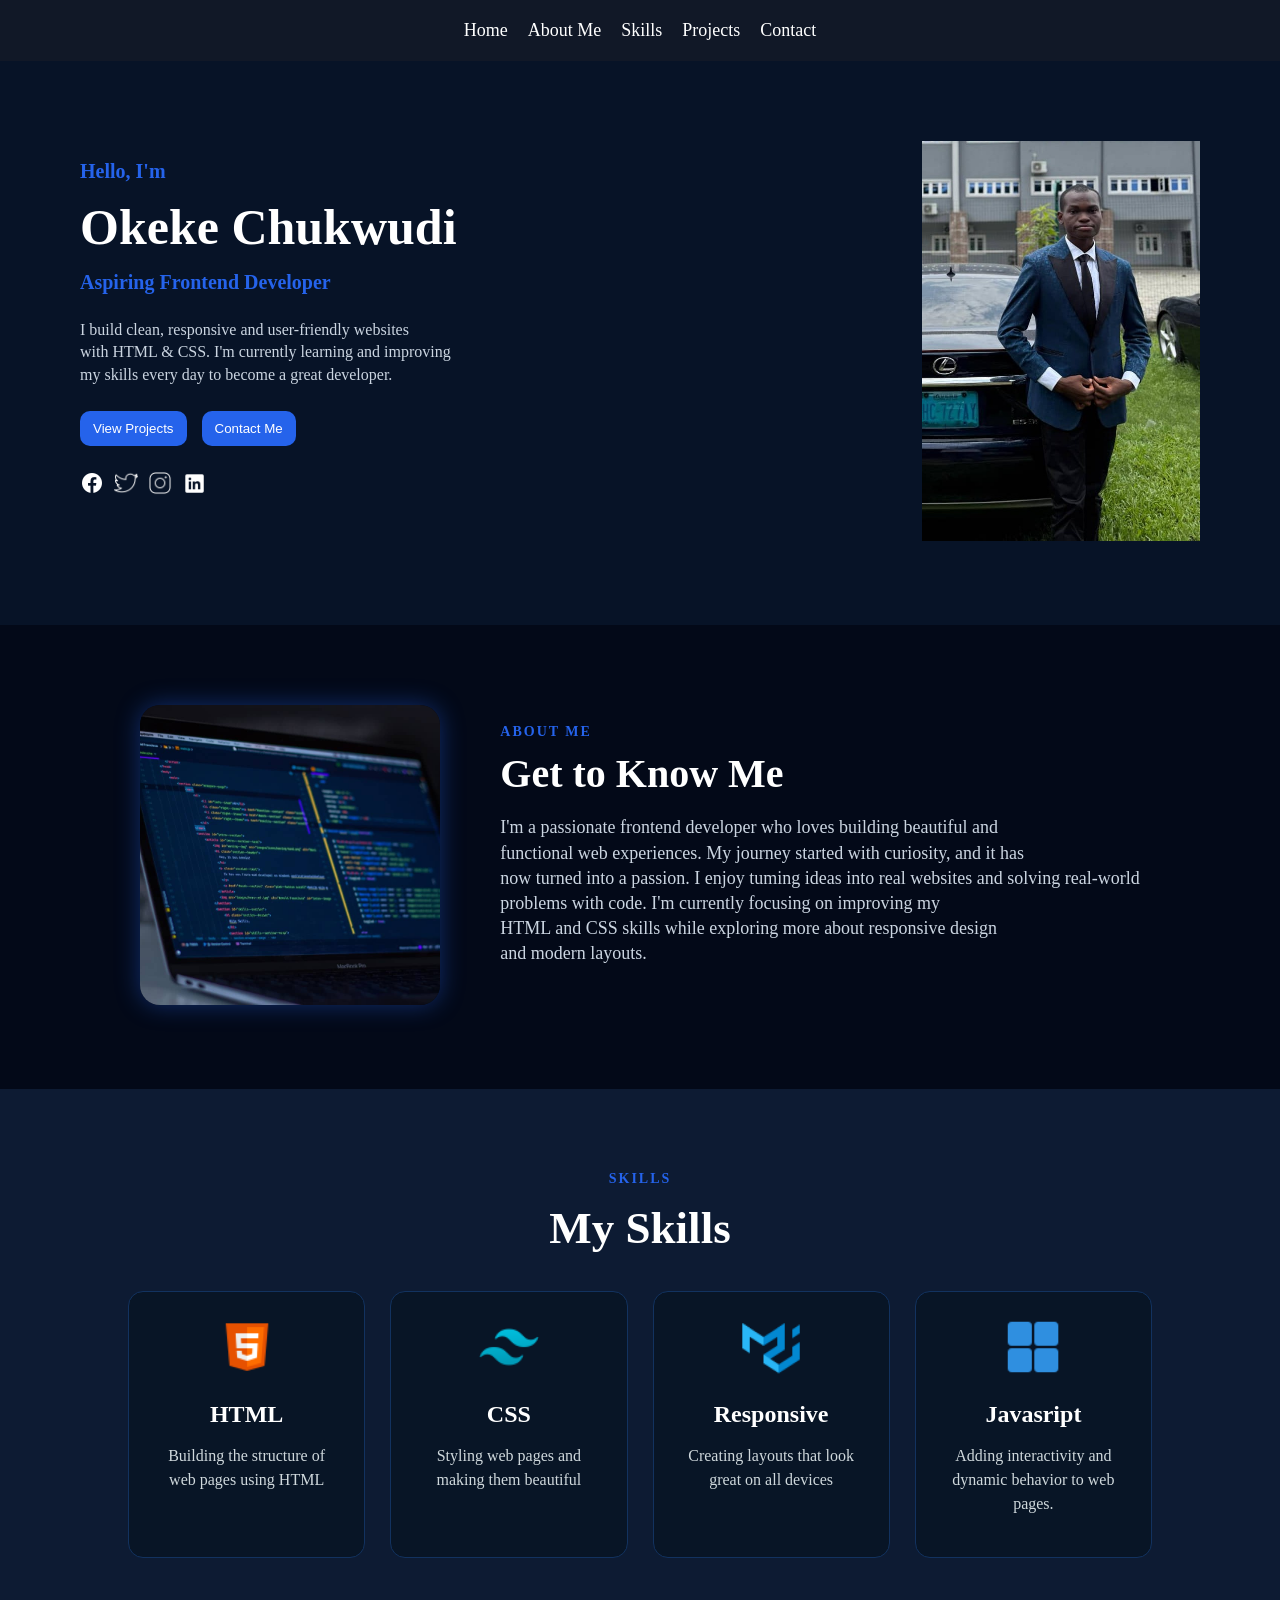
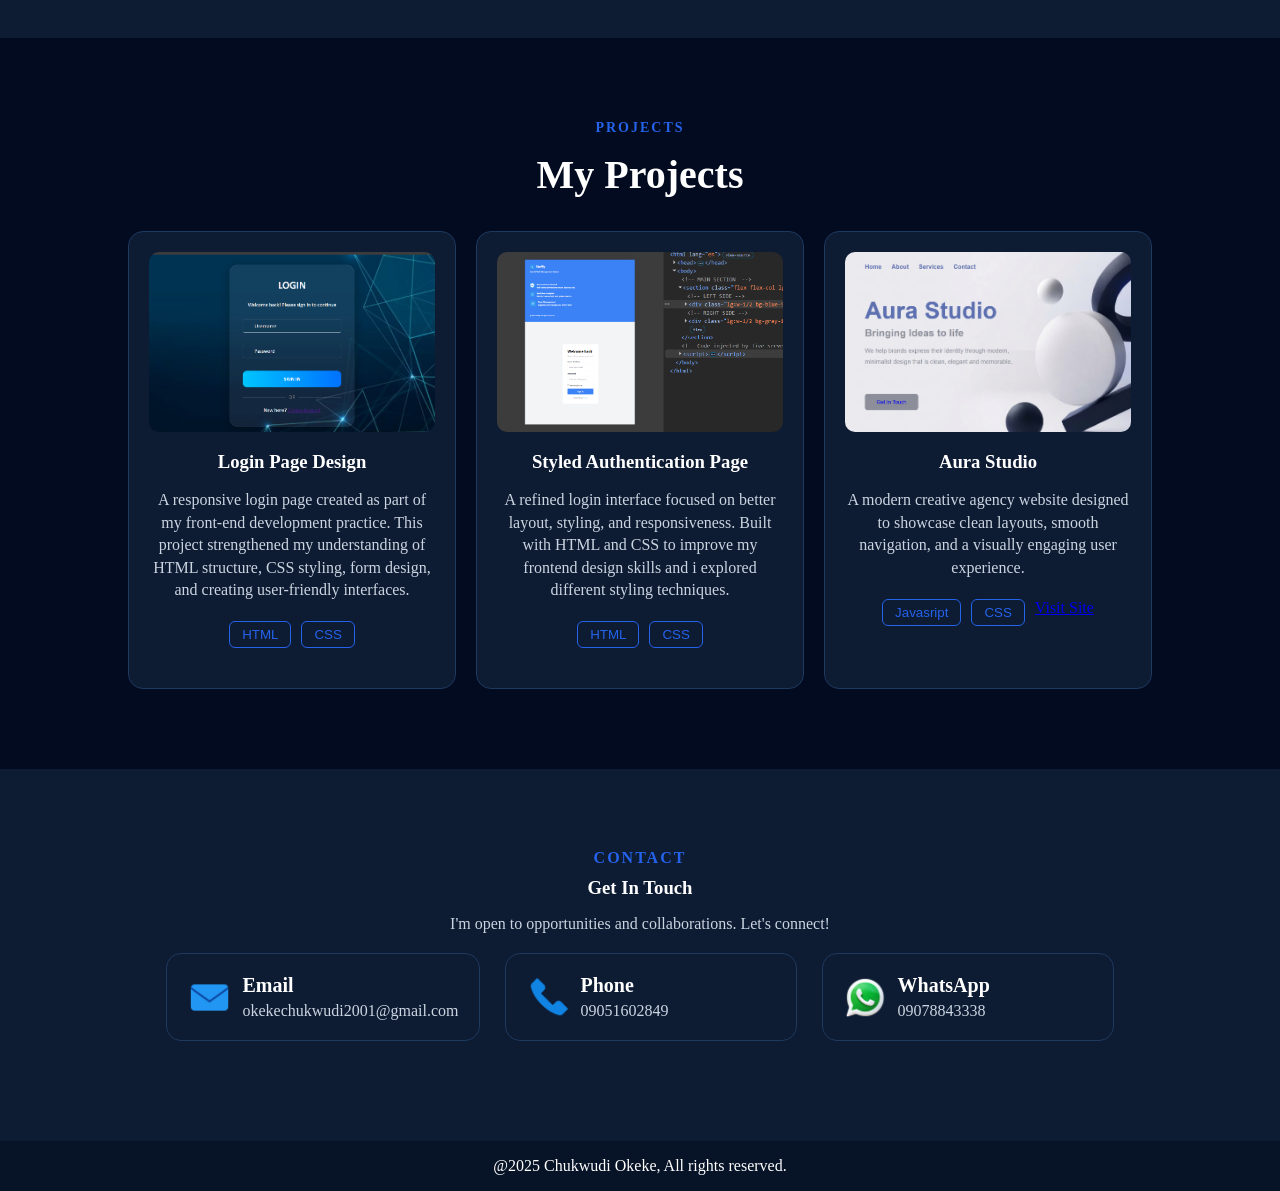
==== index.html @ 21d1e5a6 "Updated Aura Studio" ====
<!DOCTYPE html>
<html lang="en">
<head>
    <meta charset="UTF-8">
    <meta name="viewport" content="width=device-width, initial-scale=1.0">
    <title>Document</title>
    <link rel="stylesheet" href="portfolio.css">
</head>
<body>
    <!-- NAVIGATION BAR -->

    <nav class="navbar">
        <div class="nav-con">
            <a href="#home">Home</a>
            <a href="#About">About Me</a>
            <a href="#Skills">Skills</a>
            <a href="#Projects">Projects</a>
            <a href="#Contact">Contact</a> 
        </div>

        <div class="ham">
             <!-- <img src="image/icons8-hamburger-menu-50.png" alt=""> -->
        </div>
    </nav>

    <!-- BEGINNING OF HERO SECTION 1 -->

    <section id="home" class="home1">

        <div class="homecont">
            
            <span class="greeting">Hello, I'm</span>
            <h1>Okeke Chukwudi</h1>
            <span class="prof">Aspiring Frontend Developer</span>

            <p> I build clean, responsive and user-friendly websites <br>with HTML & CSS. I'm currently learning and improving <br>my skills every day to become a great developer. </p>

             <div class="btn-box">
                <a href="#Projects">
                 <button>View Projects</button>
                 </a>
                 <a href="#Contact">
                 <button>Contact Me</button>
                 </a>
             </div>

             <div class="img1">
                 <a href="https://facebook.com/Chukwudi Okeke" target="_blank"><img src="image/icons8-facebook-logo-24.png" alt=""></a>
                 <a href="https://twitter.com/onlyonekudi" target="_blank"><img src="image/icons8-twitter-bird-50.png" alt="" width="24px" height="23px"></a>
                 <a href="https://instagram.com/okeke_chukwudi_" target="_blank"><img src="image/icons8-instagram-logo-50.png" alt="" width="24px"></a>
                 <a href="https://linkedin.com/in/Chukwudi Okeke" target="_blank"><img src="image/icons8-linkedin-logo-30.png" alt="" height="25px"></a>
             </div>

        </div>

             <div>
                 <img src="image/WhatsApp Image 2025-06-19 at 21.11.37_a8e4a767.jpg" alt="" height="400px">
             </div>

    </section>

    <!-- END OF HERO SECTION 1 -->

    <!-- BEGINNING OF HERO SECTION 2 -->

    <section id="About" class="AboutMe">
        <div>
            <img src="image/WhatsApp Image 2026-06-18 at 12.57.13.jpeg" alt="">
        </div>

        <div class="abt">
            <span>ABOUT ME</span>
            <h1>Get to Know Me</h1>

            <p>I'm a passionate frontend developer who loves building beautiful and <br>functional web experiences. My journey started with curiosity, and it has <br> now turned into a passion. I enjoy tuming ideas into real websites and solving real-world <br> problems with code. I'm currently focusing on improving my <br>HTML and CSS skills while exploring more about responsive design <br>and modern layouts.</p>
            <!-- <button>Read More</button> -->
        </div>
        
    </section>

    <!-- END OF HERO SECTION 2 -->

    <!-- BEGINNING OF HERO SECTION 3 -->

    <section id="Skills" class="MySkills">

            <span>SKILLS</span>
            <h1>My Skills</h1>
        
        <div class="ski">

            <div class="ski1">
                <img src="image/icons8-html-5-48.png" alt="">
                <h2>HTML</h2>
                <p>Building the structure of web pages using HTML</p>
            </div>

            <div class="ski1">
                <img src="image/icons8-tailwind-css-48.png" alt="">
                <h2>CSS</h2>
                <p>Styling web pages and making them beautiful</p>
            </div>

            <div class="ski1">
                <img src="image/icons8-material-ui-48.png" alt="">
                <h2>Responsive</h2>
                <p>Creating layouts that look great on all devices</p>
            </div>

            <div class="ski1">
                <img src="image/icons8-health-data-50.png" alt="">
                <h2>Javasript</h2>
                <p>Adding interactivity and dynamic behavior to web pages.</p>
            </div>

        </div>


    </section>

    <!-- END OF HERO SECTION 3 -->

    <!-- BEGINNING OF HERO SECTION 4 -->

    <section id="Projects" class="Projects">

        <div class="pro">
            <span>PROJECTS</span>
            <h2>My Projects</h2>
        </div>    

            <!-- PROJECTS 1 -->

        <div class="pro1">

            <div class="pag">
                <img src="image/Screenshot 2026-06-13 100001.png" alt="">
                <h3>Login Page Design</h3>
                <p>A responsive login page created as part of my front-end development practice. This project strengthened my understanding of HTML structure, CSS styling, form design, and creating user-friendly interfaces. </p>
                
                <div class="ml">
                    <button>HTML</button>
                    <button>CSS</button>
                </div>

                <!-- <div class="View">
                    <span>View Project</span>
                    <img src="image/icons8-right-arrow-24 (1).png" alt="">
                </div> -->

            </div>
            
            <!-- PROJECTS TWO -->

                <div class="pag">
                    <img src="image/Screenshot 2026-06-13 101907.png" alt="">
                    <h3>Styled Authentication Page</h3>
                    <p>A refined login interface focused on better layout, styling, and responsiveness. Built with HTML and CSS to improve my frontend design skills and i explored different styling techniques. </p>

                    <div class="ml">
                        <button>HTML</button>
                        <button>CSS</button>
                    </div>

                    <!-- <div class="View">
                        <span>View Projects</span>
                        <img src="image/icons8-right-arrow-24 (1).png" alt="">
                    </div> -->

                </div>
            <!-- PROJECTS THREE -->

                <div class="pag">
                    <img src="image/Screenshot 2026-07-18 021822.png">
                    <h3>Aura Studio</h3>
                    <p>A modern creative agency website designed to showcase clean layouts, smooth navigation, and a visually engaging user experience.</p>

                    <div class="ml">
                        <button>Javasript</button>
                        <button>CSS</button>
                        <a href="https://aura-studio-719s.vercel.app" target="_blank">Visit Site</a>
                    </div>

                    <!-- <div class="View">
                        <span>View Projects</span>
                        <img src="image/icons8-right-arrow-24 (1).png" alt="">
                    </div> -->
                </div>
                
            </div>
        
    </section>

    <!-- END OF HERO SECTION 4 -->

    <!-- BEGINNING OF HERO SECTION 5 -->

    <section id="Contact" class="Contact">

        <div class="conta">
            <span>CONTACT</span>
            <h3>Get In Touch</h3>
            <p>I'm open to opportunities and collaborations. Let's connect!</p>
        </div>
            <div class="lastsec">

                 <div class="ema">
                     <img src="image/icons8-envelope-48.png" alt="">

                <div>
                     <h3>Email</h3>
                     <p>okekechukwudi2001@gmail.com</p>
                </div>
                 </div>
            

                 <div class="phon">
                     <img src="image/icons8-phone-48.png" alt="">

                 <div>
                     <h3>Phone</h3>
                     <p>09051602849</p>
                 </div>
                 </div>


                  <div class="wha">
                     <img src="image/icons8-whatsapp-logo-94 (1).png" alt="">
            
                 <div>
                     <h3>WhatsApp</h3>
                     <p>09078843338</p>
                 </div>
                  </div>
            </div>

    

    </section>

    <!-- END OF HERO SECTION 5 -->

    <footer class="foot">
        <p>@2025 Chukwudi Okeke, All rights reserved.</p>
    </footer>
   
     
     
</body>
</html>
---- portfolio.css ----
body{
    margin: 0;
    padding: 0;
    box-sizing: border-box;
    font-family: 'Times New Roman', Times, serif;
    background-color: #071327;
    color: white;
}

.navbar{
    background-color: #111827;
    padding: 20px 90px;
    position: sticky;
    top: 0;
}

.nav-con{
    display: flex;
    justify-content: center;
    gap: 20px;
}

.nav-con a{
    text-decoration: none;
    color: white;
    font-size: 18px;
    transition: 0.3s;
}

.nav-con a:hover{
    color: #3b82f6;
}

/* .ham{
    display: none;
    font-size: 20px;
    color: white;
    cursor: pointer;
} */

/* END OF NAV BAR */

/* BEGINNING OF HERO SECTION 1 */
.home1{
    display: flex;
    justify-content: space-between;
    align-items: center;
    padding: 80px;
    margin-right: 0;
}
.greeting{
    color: #2563eb;
    font-size: 20px;
    font-weight: 600;
    display: block;
}
.prof{
    color: #2563eb;
    font-size: 20px;
    font-weight: 600;
    display: block;
}
.homecont h1{
    font-size: 50px;
    margin: 15px 0;
}
.homecont p{
    line-height: 1.4;
    margin: 25px 0;
    color: #cbd5e1;
}
.btn-box{
    display: flex;
    gap: 15px;
}
.btn-box button{
    padding: 10px 13px;
    border: none;
    border-radius: 10px;
    background-color: #2563eb;
    color: white;
    cursor: pointer;
}
.btn-box button:hover{
    background-color: #1d4ed8;
}
.img1{
    display: flex;
    gap: 10px;
    margin: 25px 0;
    height: 30px;
}
/* END OF HERO SECTION 1 */

/* BEGINNING OF HERO SECTION 2 */
.AboutMe{
    display: flex;
    justify-content: center;
    align-items: center;
    gap: 60px;
    padding: 80px 10%;
    background-color: #030918;
    color: white;
}
.AboutMe img{
    width: 300px;
    height: 300px;
    object-fit: cover;
    border-radius: 20px;
    box-shadow: 0 0 25px rgba(37, 99, 235, 0.4);   
}
.AboutMe span{
    color: #2563eb;
    font-size: 14px;
    font-weight: 700;
    letter-spacing: 2px;
}
.AboutMe h1{
    font-size: 40px;
    margin: 10px 0 15px;
}
.AboutMe p{
    color: #cbd5e1;
    font-size: 18px;
    line-height: 1.4;
    margin-bottom: 25px;
}
.AboutMe button{
    padding: 10px 13px;
    background: transparent;
    border: 2px solid #2563eb;
    border-radius: 8px;
    color: white;
    cursor: pointer;
    transition: 0.3s;
}
.AboutMe button:hover{
    background-color: #2563eb;
}
/* END OF HERO SECTION 2 */

/* BEGINNING OF HERO SECTION 3 */
.MySkills{
    background-color: #0d1b33;
    color: white;
    padding: 80px 10%;
    text-align: center;
}
.ski{
    text-align: center;
    display: grid;
    grid-template-columns: repeat(4, 1fr);
    gap: 25px;
}
.ski1{
    background: #081526;  
    border: 1px solid #12325f;
    border-radius: 15px;
    padding: 25px;
    text-align: center;
    transition: 0.3s; 
}
.MySkills span{
    color: #2563eb;
    font-size: 14px;
    font-weight: bold;
    letter-spacing: 2px;
}
.MySkills h1{
    font-size: 45px;
    margin-top: 15px;
}
.ski1:hover{
    transform: translateY(-8px);
}
.ski1 img{
    width: 60px;
}
.ski1 h2{
    margin-bottom: 15px;
    font-size: 24px;
}
.ski1 p{
    color: #cfd8dc;
    line-height: 1.5;
}
/* END OF HERO SECTION 3 */

/* BEGINNING OF HERO SECTION 4 */
.Projects{
    background-color: #020b1f;
    color: white;
    padding: 80px 10%;
    text-align: center;
}
.pro1{
    display: grid;
    text-align: center;
    grid-template-columns: repeat(3, 1fr);
    gap: 20px;
}
.pag{
    background: #0d1b33;  
    border: 1px solid #1e3a5f;
    border-radius: 15px;
    padding: 20px;
    transition: 0.3s;
}
.Projects span{
    color: #2563eb;
    font-size: 14px;
    font-weight: bold;
    letter-spacing: 2px;
}
.Projects h2{
    font-size: 40px;
    margin-top: 15px;
}
.pag img{
    width: 100%;
    height: 180px;
    object-fit: cover;
    border-radius: 10px;
}
.pag h3{
    margin-top: 15px;
    margin-bottom: 10px;
    color: white;
}
.pag p{
    color: #cbd5e1;
    line-height: 1.4;
    margin-bottom: 20px;
}
.ml{
    display: flex;
    gap: 10px;
    margin-bottom: 20px;
    justify-content: center;
}
.ml button{
    background: transparent;
    border: 1px solid #2563eb;
    color: #2563eb;
    padding: 5px 12px;
    border-radius: 6px;
    cursor: pointer;
}
.View{
    display: flex;
    align-items: center;
    justify-content: flex-end;
    gap: 8px;
    color: #2563eb;
    cursor: pointer;
}
.View img{
    width: 18px;
    height: 18px;
}

/* END OF HERO SECTION 4 */

/* BEGINNING OF HERO SECTION 5 */
.Contact{
    background-color: #0d1b33;
    color: white;
    padding: 80px 10%;
    text-align: center;
}
.conta span{
    color: #2563eb;
    font-weight: bold;
    letter-spacing: 2px;
}
.conta h3{
    margin: 10px 0;
}
.conta p{
    color: #cbd5e1;
    margin-bottom: 20px;
}
.ema, .phon, .wha{
    background-color: #0d1b33;
    border: 1px solid #1e3a5f;
    border-radius: 15px;
    padding: 20px;
    margin-bottom: 20px;
    display: flex;
    align-items: center;
    gap: 10px;
    min-width: 250px;
    transition: 0.3s ease;
}
.ema:hover, .phon:hover, .wha:hover{
    border-color: #2563eb;
    transform: translateY(05px);
}
.ema img, .phon img, .wha img{
    width: 45px;
    height: 45px;
}
.ema h3, .phon h3, .wha h3{
    margin: 0;
    font-size: 20px;
    text-align: left;
}
.ema p, .phon p, .wha p{
    margin: 5px 0 0;
    color: #cbd5e1;
    text-align: left;
}
.lastsec{
    display: flex;
    justify-content: center;
    gap: 25px;
}
/* END OF HERO SECTION 5 */

.foot{
    text-align: center;
    
}
/* END OF HERO SECTION 5 */

/* PHONE RESPONSIVENESS */

@media screen and (max-width: 768px){
    .nav-con{
        display: flex;
        justify-content: center;
        gap: 15px;
    }

    .nav-con a{
        font-size: 11px;
    }

    .home1{
        display: flex;
        flex-direction: column;
        text-align: center;
        justify-content: space-between;
        align-items: center;
        gap: 20px;
        margin-right: 30px;
    }

    .img1{
        gap: 12px;
        justify-content: center;
    }

    .homecont h1{
        font-size: 40px;
    }

    .homecont p{
        font-size: 18px;
        line-height: 1.6;
    }

    .btn-box{
        flex-direction: column;
        gap: 15px;
    }

    .btn-box button{
        width: 100%;
    }

    /* About Section */
    .AboutMe{
        display: flex;
        flex-direction: column;
        text-align: center;
        gap: 30px;
    }

    .AboutMe img{
        width: 250px;
        height: 250px;
    }

    /* Skill Section  */
    .ski{
        display: grid;
        grid-template-columns: 1fr;
        gap: 20px;
    }

    /* .Projects Section  */
    .pro1{
        display: grid;
        grid-template-columns: 1fr;
        gap: 25px;
    }

    .pag{
        width: 100%;
    }

    /* Contact Section  */
    .lastsec{
        display: flex;
        flex-direction: column;
        align-items: center;
    }

    .ema, .phon, .wha{
        width: 100%;
        max-width: 350px;
    }

    .foot{
        text-align: center;
    }
}

/* END OF HERO SECTION 3 */
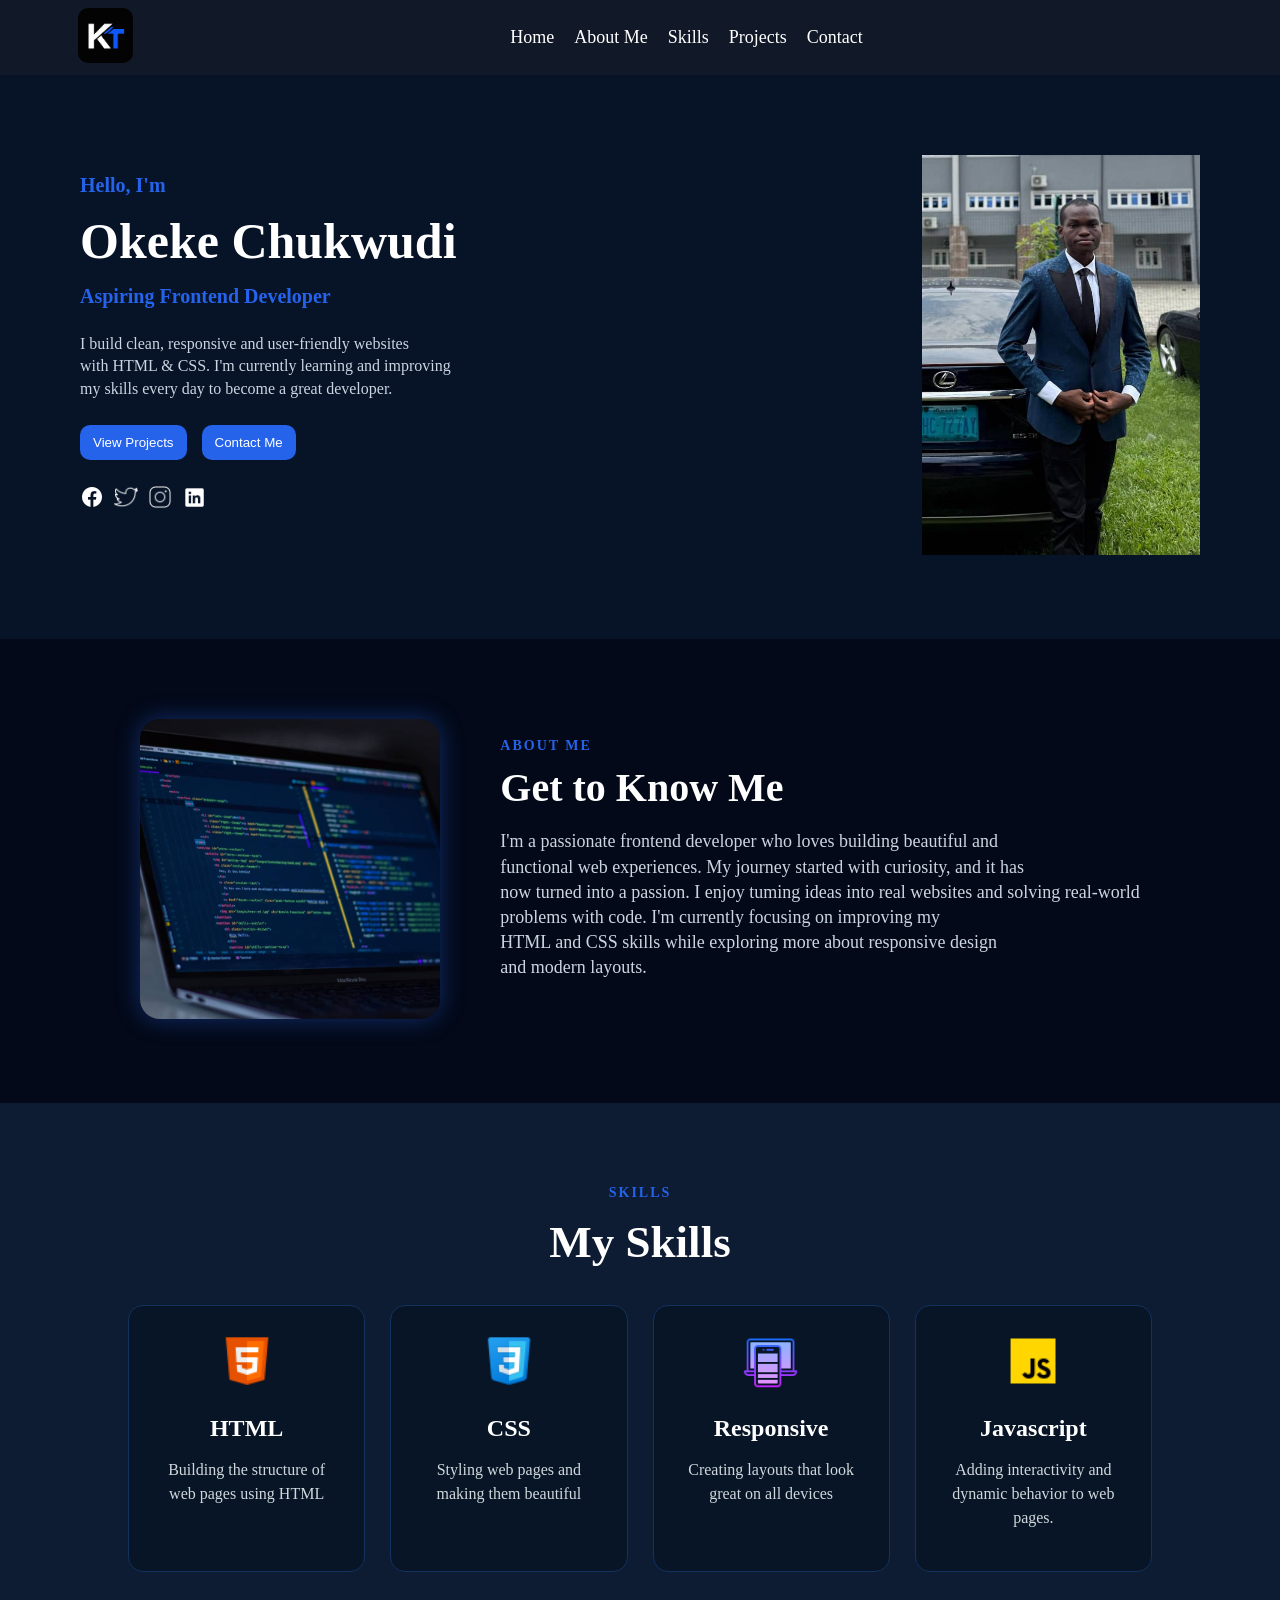
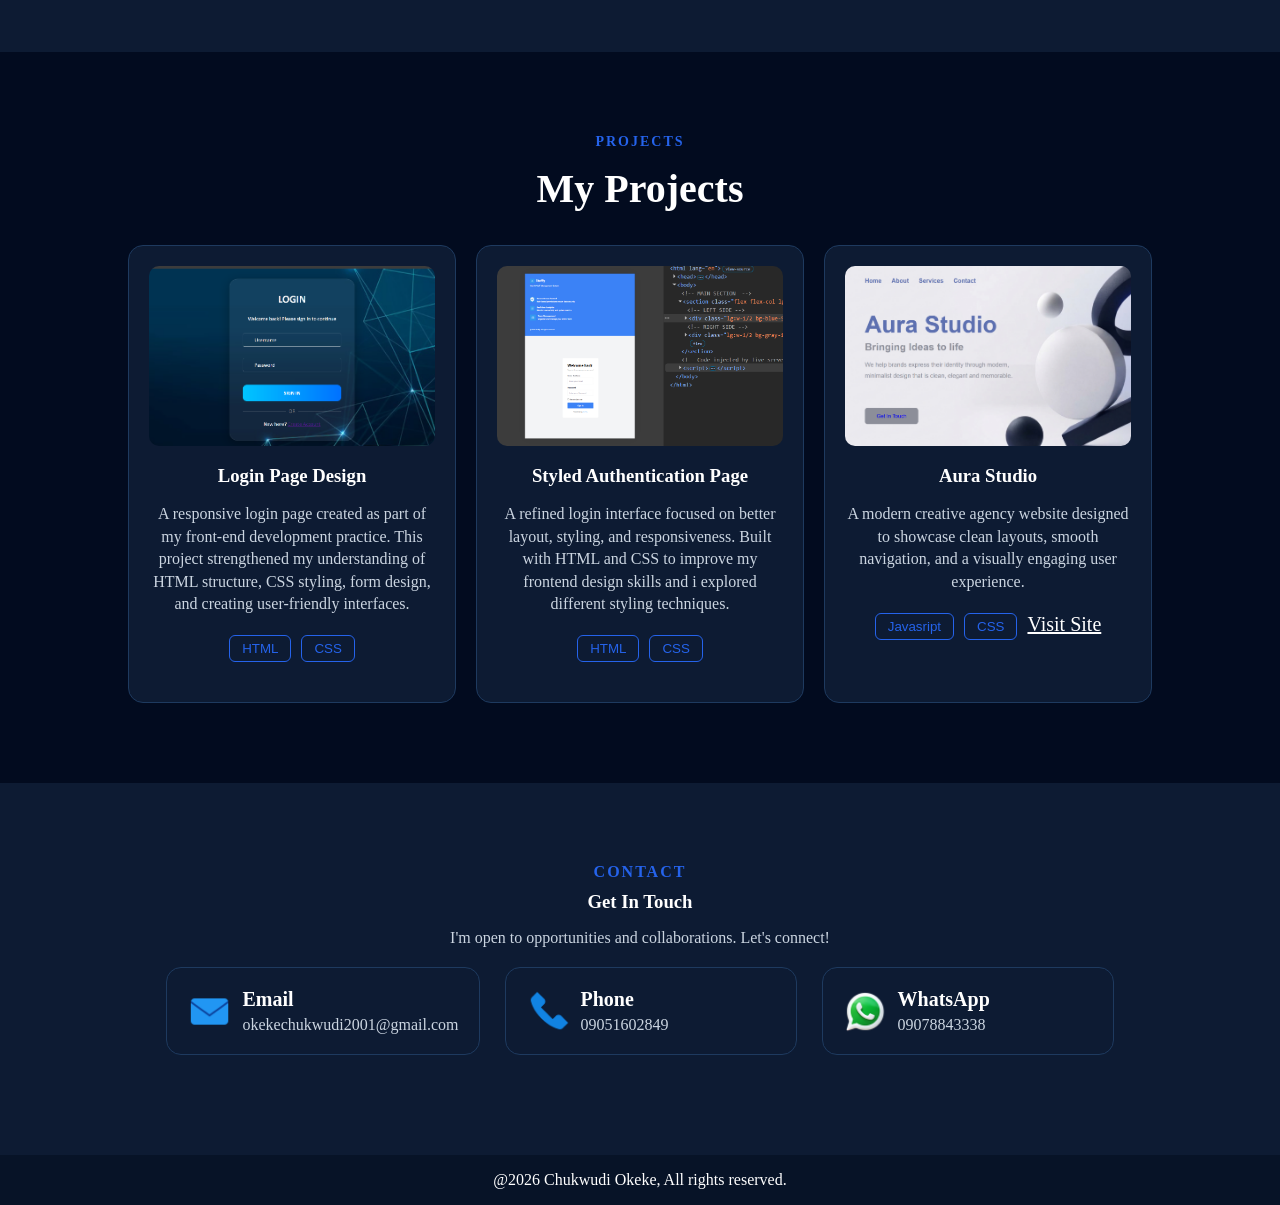
==== commit 2c2dc00f: "Updated portfolio" ====
--- a/index.html
+++ b/index.html
@@ -3,13 +3,19 @@
 <head>
     <meta charset="UTF-8">
     <meta name="viewport" content="width=device-width, initial-scale=1.0">
-    <title>Document</title>
+    <title>My portfolio</title>
     <link rel="stylesheet" href="portfolio.css">
+    <link rel="Icon" href="image/WhatsApp Image 2026-07-22 at 10.15.04 (1).jpeg">
 </head>
 <body>
     <!-- NAVIGATION BAR -->
 
     <nav class="navbar">
+
+        <div class="navi">
+            <img src="image/WhatsApp Image 2026-07-22 at 10.15.04 (1).jpeg" alt="">
+        </div>
+
         <div class="nav-con">
             <a href="#home">Home</a>
             <a href="#About">About Me</a>
@@ -96,20 +102,20 @@
             </div>
 
             <div class="ski1">
-                <img src="image/icons8-tailwind-css-48.png" alt="">
+                <img src="image/icons8-css3-48.png" alt="">
                 <h2>CSS</h2>
                 <p>Styling web pages and making them beautiful</p>
             </div>
 
             <div class="ski1">
-                <img src="image/icons8-material-ui-48.png" alt="">
+                <img src="image/icons8-phone-link-64.png" alt="">
                 <h2>Responsive</h2>
                 <p>Creating layouts that look great on all devices</p>
             </div>
 
             <div class="ski1">
-                <img src="image/icons8-health-data-50.png" alt="">
-                <h2>Javasript</h2>
+                <img src="image/icons8-javascript-48.png" alt="">
+                <h2>Javascript</h2>
                 <p>Adding interactivity and dynamic behavior to web pages.</p>
             </div>
 
@@ -241,7 +247,7 @@
     <!-- END OF HERO SECTION 5 -->
 
     <footer class="foot">
-        <p>@2025 Chukwudi Okeke, All rights reserved.</p>
+        <p>@2026 Chukwudi Okeke, All rights reserved.</p>
     </footer>
    
      
--- a/portfolio.css
+++ b/portfolio.css
@@ -8,8 +8,11 @@
 }
 
 .navbar{
+    display: flex;
+    justify-content: space-between;
+    align-items: center;
     background-color: #111827;
-    padding: 20px 90px;
+    padding: 8px 40px;
     position: sticky;
     top: 0;
 }
@@ -19,7 +22,13 @@
     justify-content: center;
     gap: 20px;
 }
-
+.navi img{
+    width: 55px;
+    height: 55px;
+    object-fit: cover;
+    border-radius: 10px;
+    margin-left: 38px;
+}
 .nav-con a{
     text-decoration: none;
     color: white;
@@ -238,6 +247,10 @@
     margin-bottom: 20px;
     justify-content: center;
 }
+.ml a{
+    color: white;
+    font-size: 20px;
+}
 .ml button{
     background: transparent;
     border: 1px solid #2563eb;
@@ -329,11 +342,17 @@
     .nav-con{
         display: flex;
         justify-content: center;
-        gap: 15px;
+        align-items: center;
     }
 
     .nav-con a{
         font-size: 11px;
+    }
+
+    .navi img{
+        width: 40px;
+        height: 40px;
+        margin-left: 10px;
     }
 
     .home1{
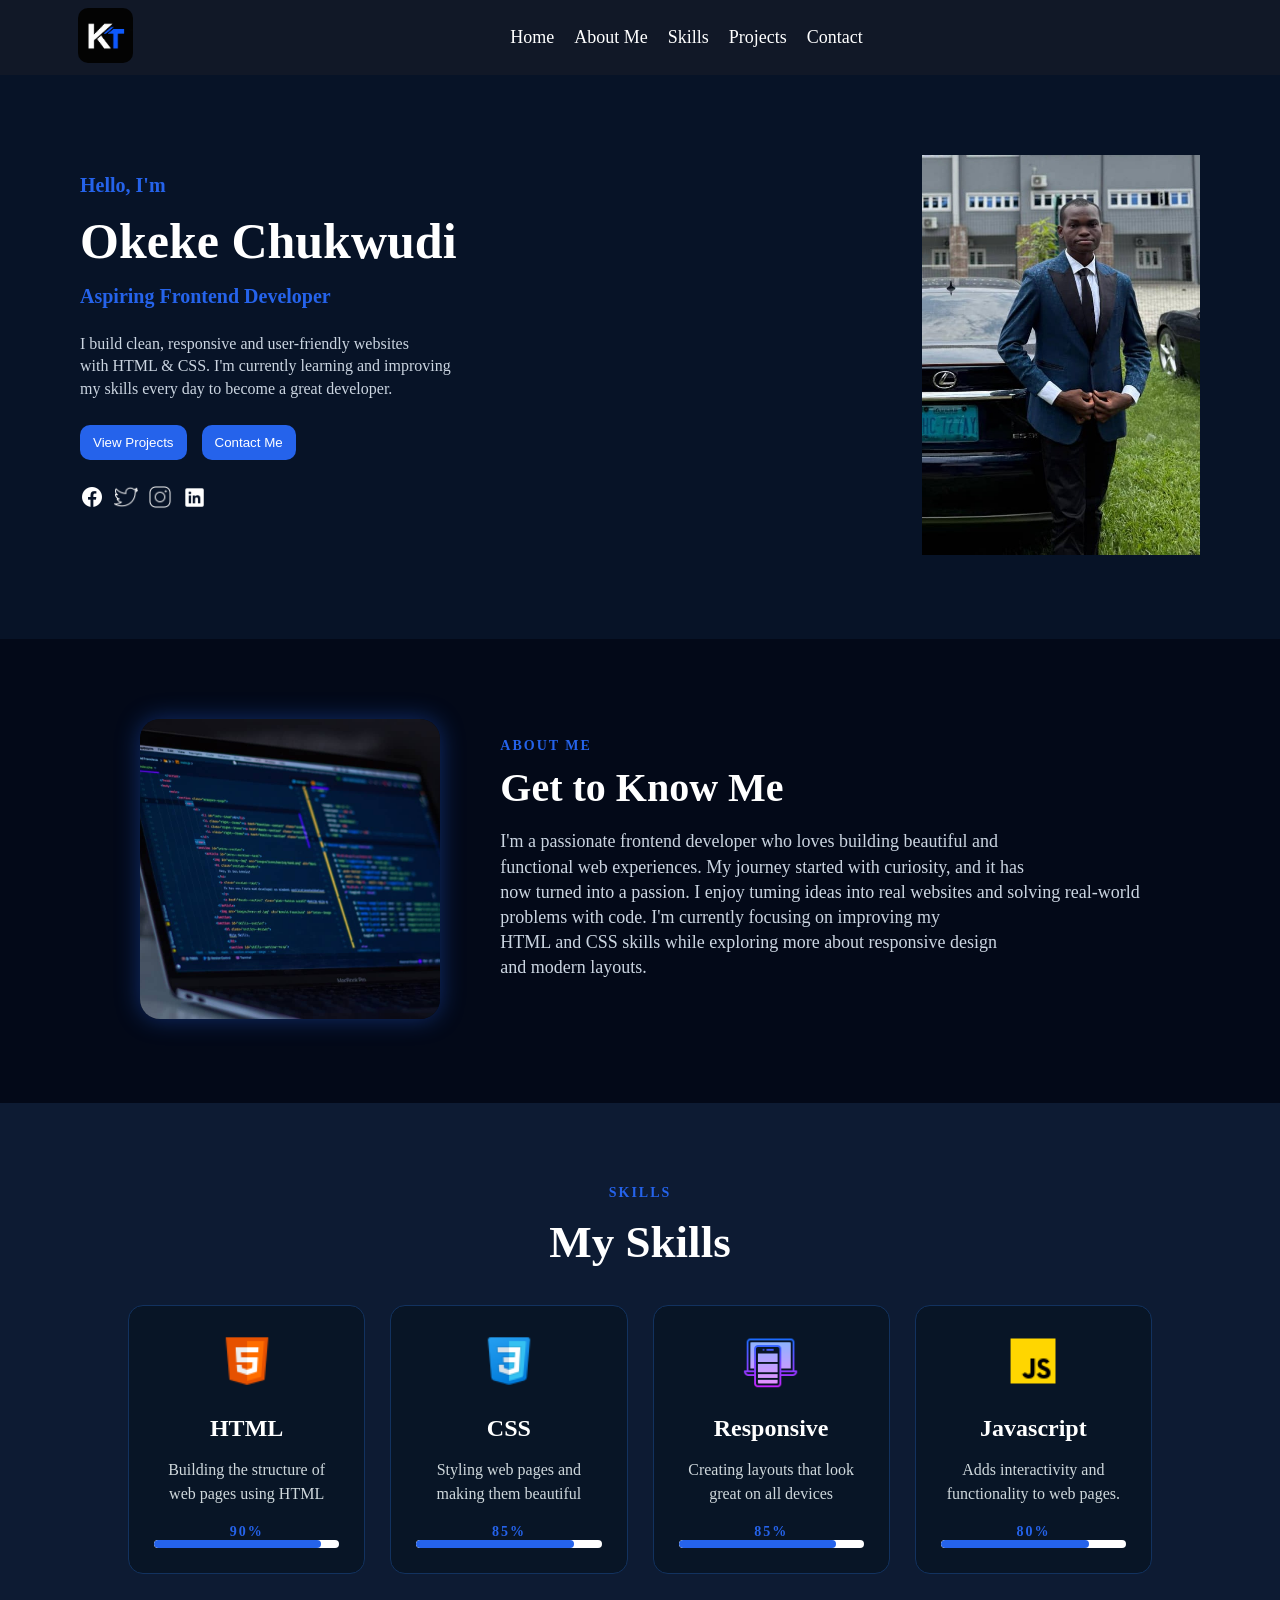
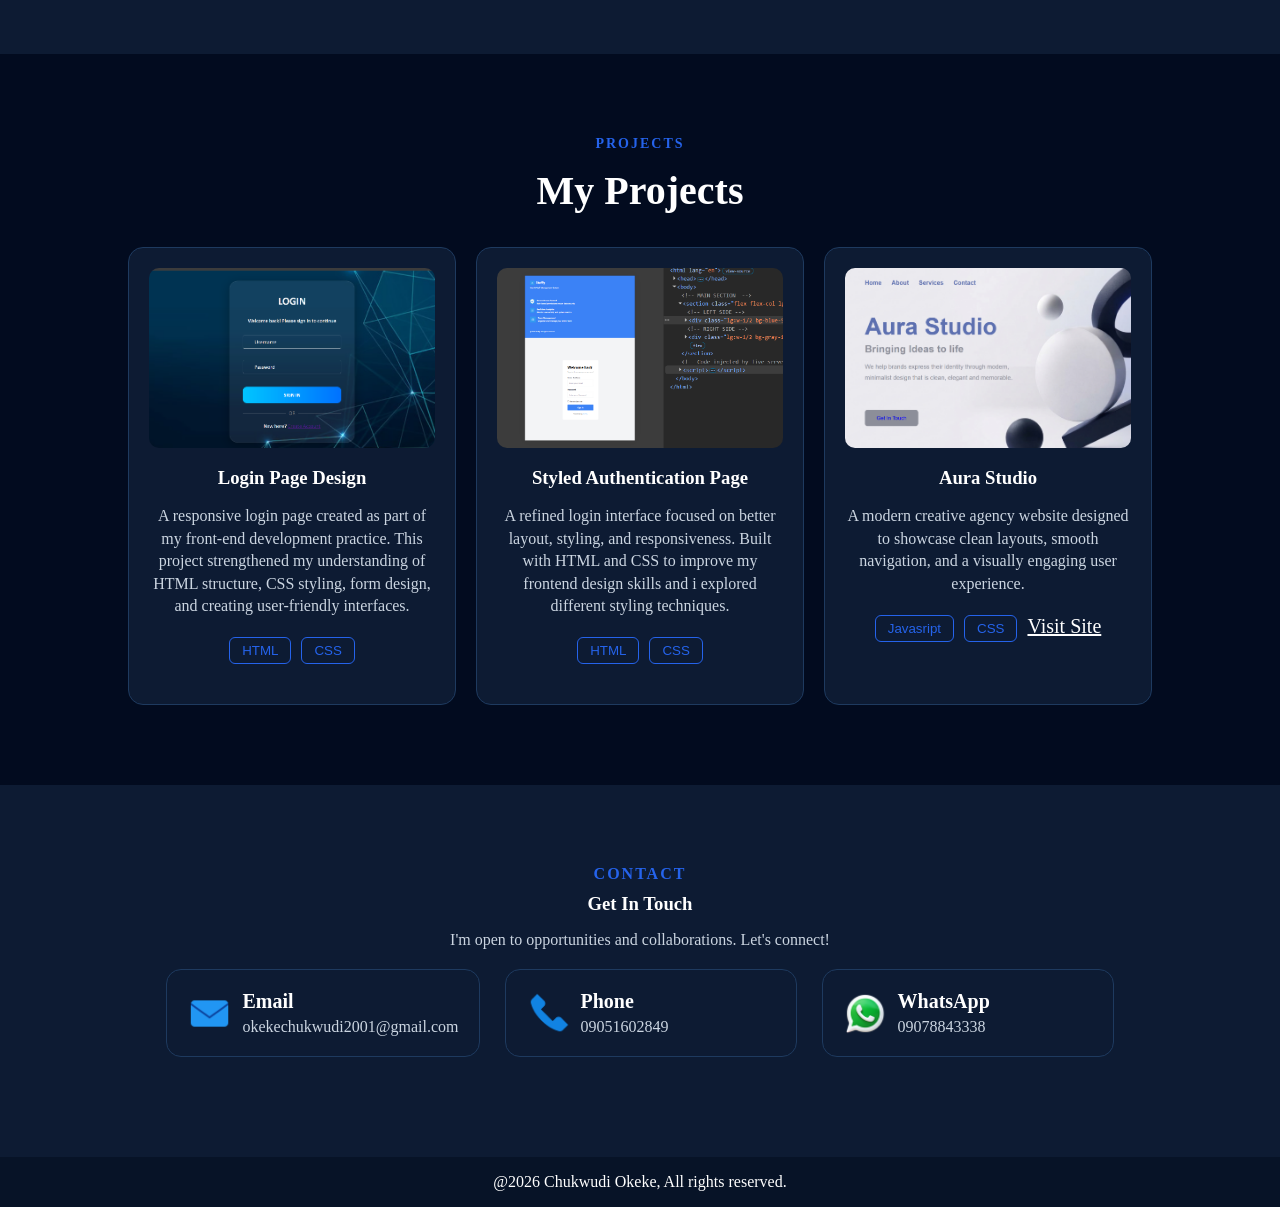
==== commit 199c992b: "Updated portfolio" ====
--- a/index.html
+++ b/index.html
@@ -99,24 +99,45 @@
                 <img src="image/icons8-html-5-48.png" alt="">
                 <h2>HTML</h2>
                 <p>Building the structure of web pages using HTML</p>
-            </div>
+                <span>90%</span>
+
+                <div class="progress">
+                     <div class="progress-bar html"></div>
+                </div>
+            </div>
+            
 
             <div class="ski1">
                 <img src="image/icons8-css3-48.png" alt="">
                 <h2>CSS</h2>
                 <p>Styling web pages and making them beautiful</p>
+                <span>85%</span>
+
+                <div class="progress">
+                     <div class="progress-bar CSS"></div>
+                </div>
             </div>
 
             <div class="ski1">
                 <img src="image/icons8-phone-link-64.png" alt="">
                 <h2>Responsive</h2>
                 <p>Creating layouts that look great on all devices</p>
+                <span>85%</span>
+
+                <div class="progress">
+                     <div class="progress-bar RES"></div>
+                </div>
             </div>
 
             <div class="ski1">
                 <img src="image/icons8-javascript-48.png" alt="">
                 <h2>Javascript</h2>
-                <p>Adding interactivity and dynamic behavior to web pages.</p>
+                <p>Adds interactivity and functionality to web pages.</p>
+                <span>80%</span>
+
+                <div class="progress">
+                     <div class="progress-bar java"></div>
+                </div>
             </div>
 
         </div>
--- a/portfolio.css
+++ b/portfolio.css
@@ -154,6 +154,30 @@
     color: white;
     padding: 80px 10%;
     text-align: center;
+}
+.progress{
+    width: 100%;
+    height: 8px;
+    background: white;
+    border-radius: 20px;
+    overflow: hidden;
+}
+.progress-bar{
+    height: 100%;
+    background: #2563eb;
+    border-radius: 20px;
+}
+.html{
+    width: 90%;
+}
+.CSS{
+    width: 85%;
+}
+.RES{
+    width: 85%;
+}
+.java{
+    width: 80%;
 }
 .ski{
     text-align: center;
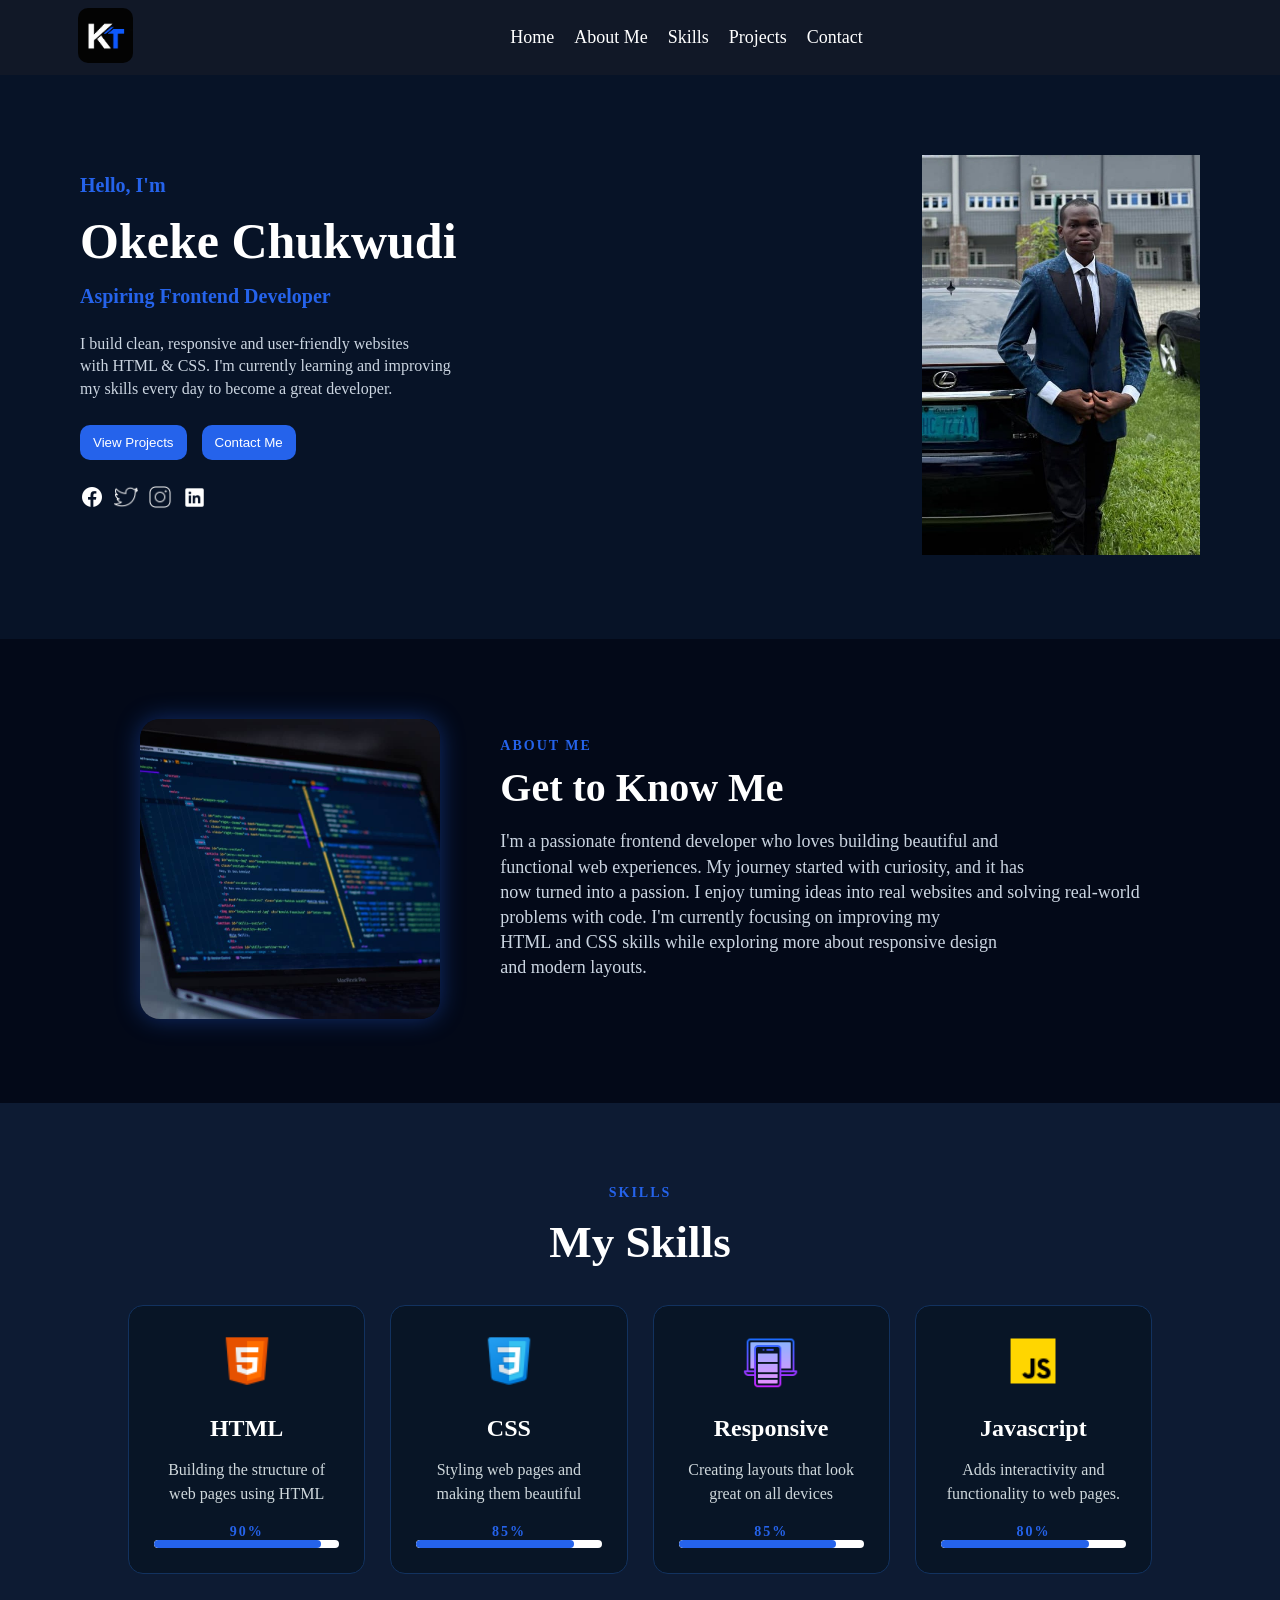
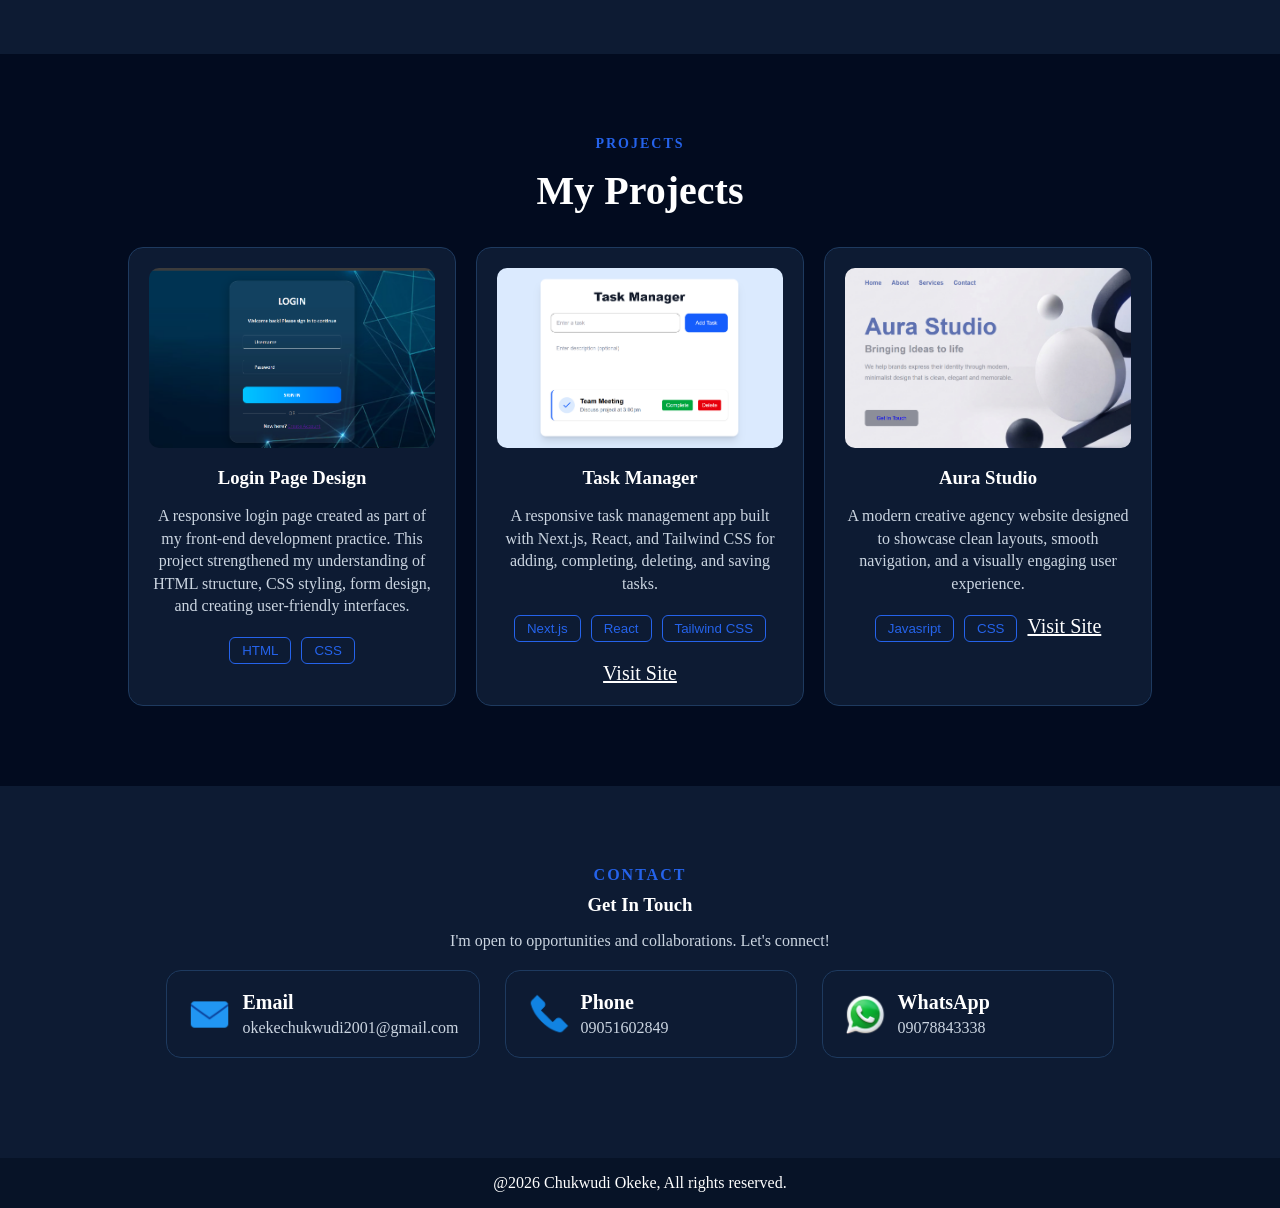
==== commit a5431417: "Updated Portolio" ====
--- a/index.html
+++ b/index.html
@@ -180,14 +180,16 @@
             <!-- PROJECTS TWO -->
 
                 <div class="pag">
-                    <img src="image/Screenshot 2026-06-13 101907.png" alt="">
-                    <h3>Styled Authentication Page</h3>
-                    <p>A refined login interface focused on better layout, styling, and responsiveness. Built with HTML and CSS to improve my frontend design skills and i explored different styling techniques. </p>
+                    <img src="image/Screenshot 2026-07-31 110009.png" alt="">
+                    <h3>Task Manager</h3>
+                    <p>A responsive task management app built with Next.js, React, and Tailwind CSS for adding, completing, deleting, and saving tasks. </p>
 
                     <div class="ml">
-                        <button>HTML</button>
-                        <button>CSS</button>
+                        <button>Next.js</button>
+                        <button>React</button>
+                        <button>Tailwind CSS</button>
                     </div>
+                    <a href="https://completed-task-manager.vercel.app/" target="_blank" style="color: white; font-size: 20px;">Visit Site</a>
 
                     <!-- <div class="View">
                         <span>View Projects</span>
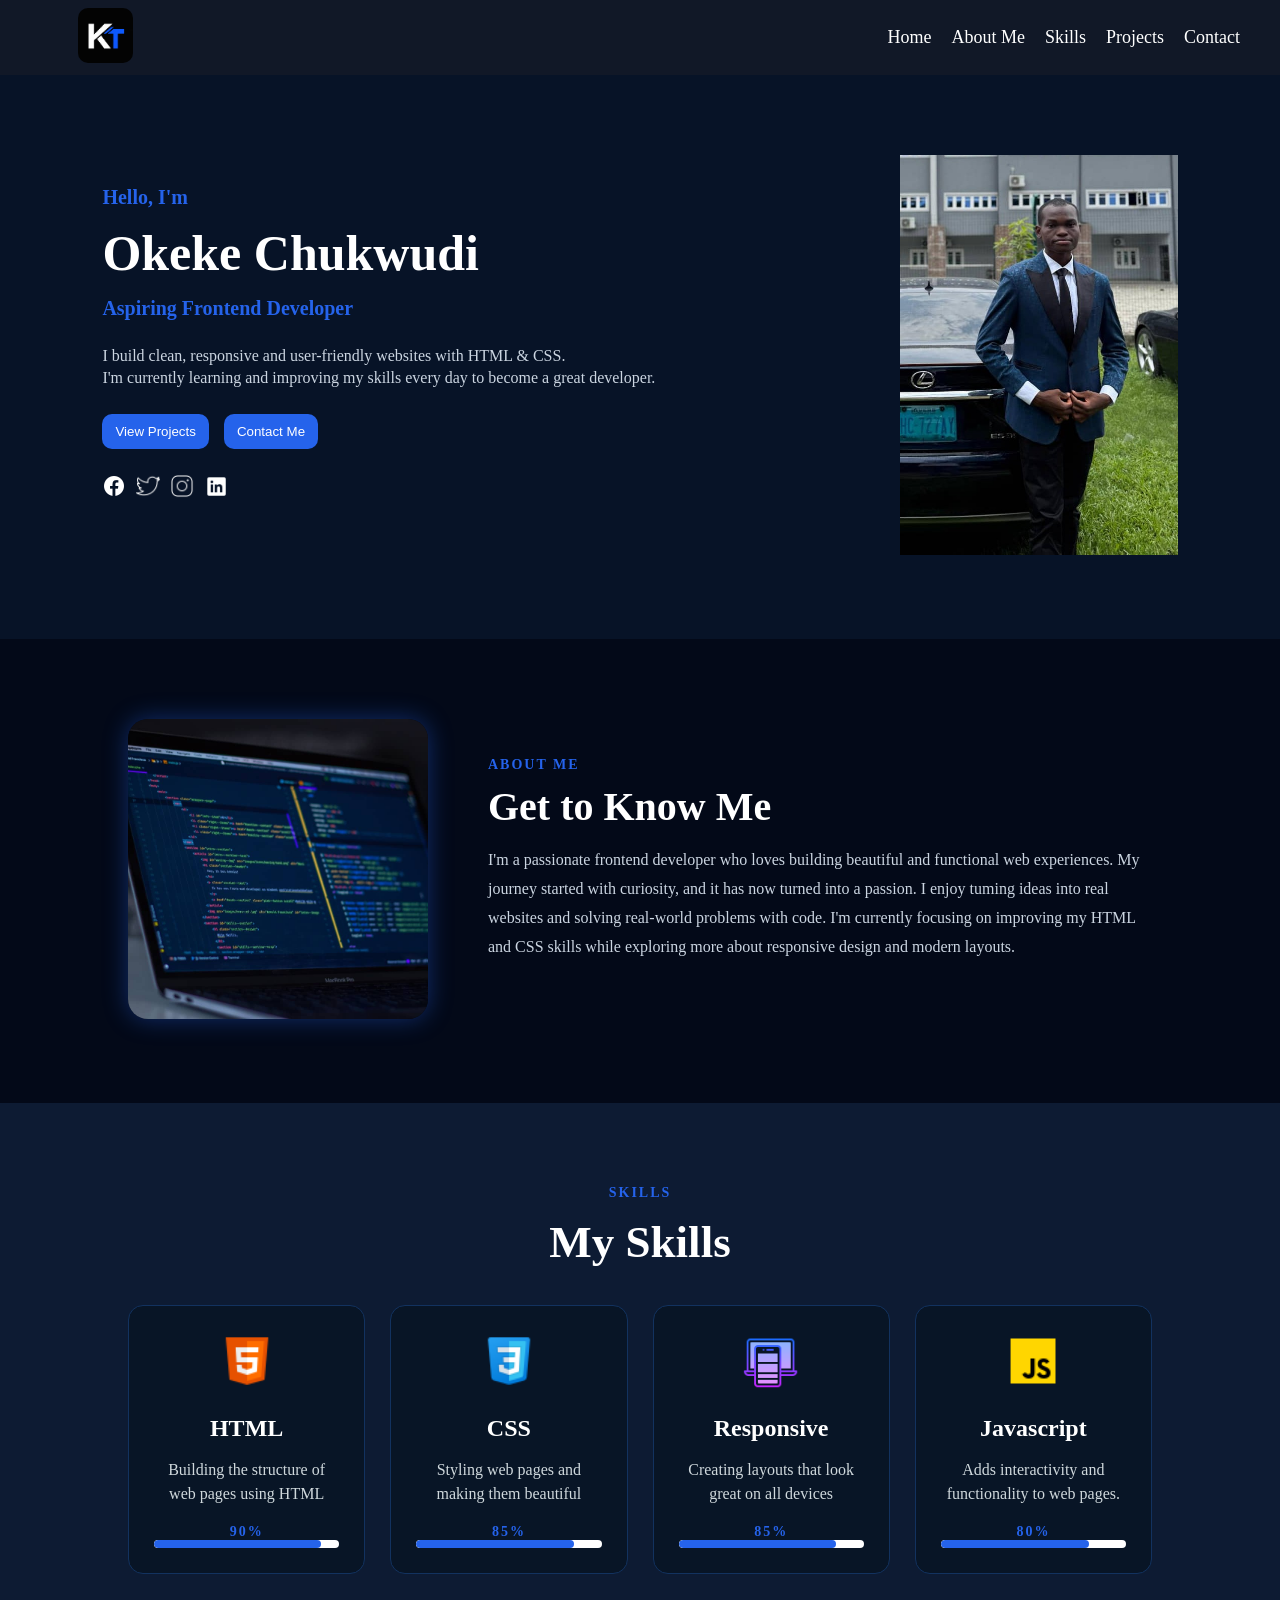
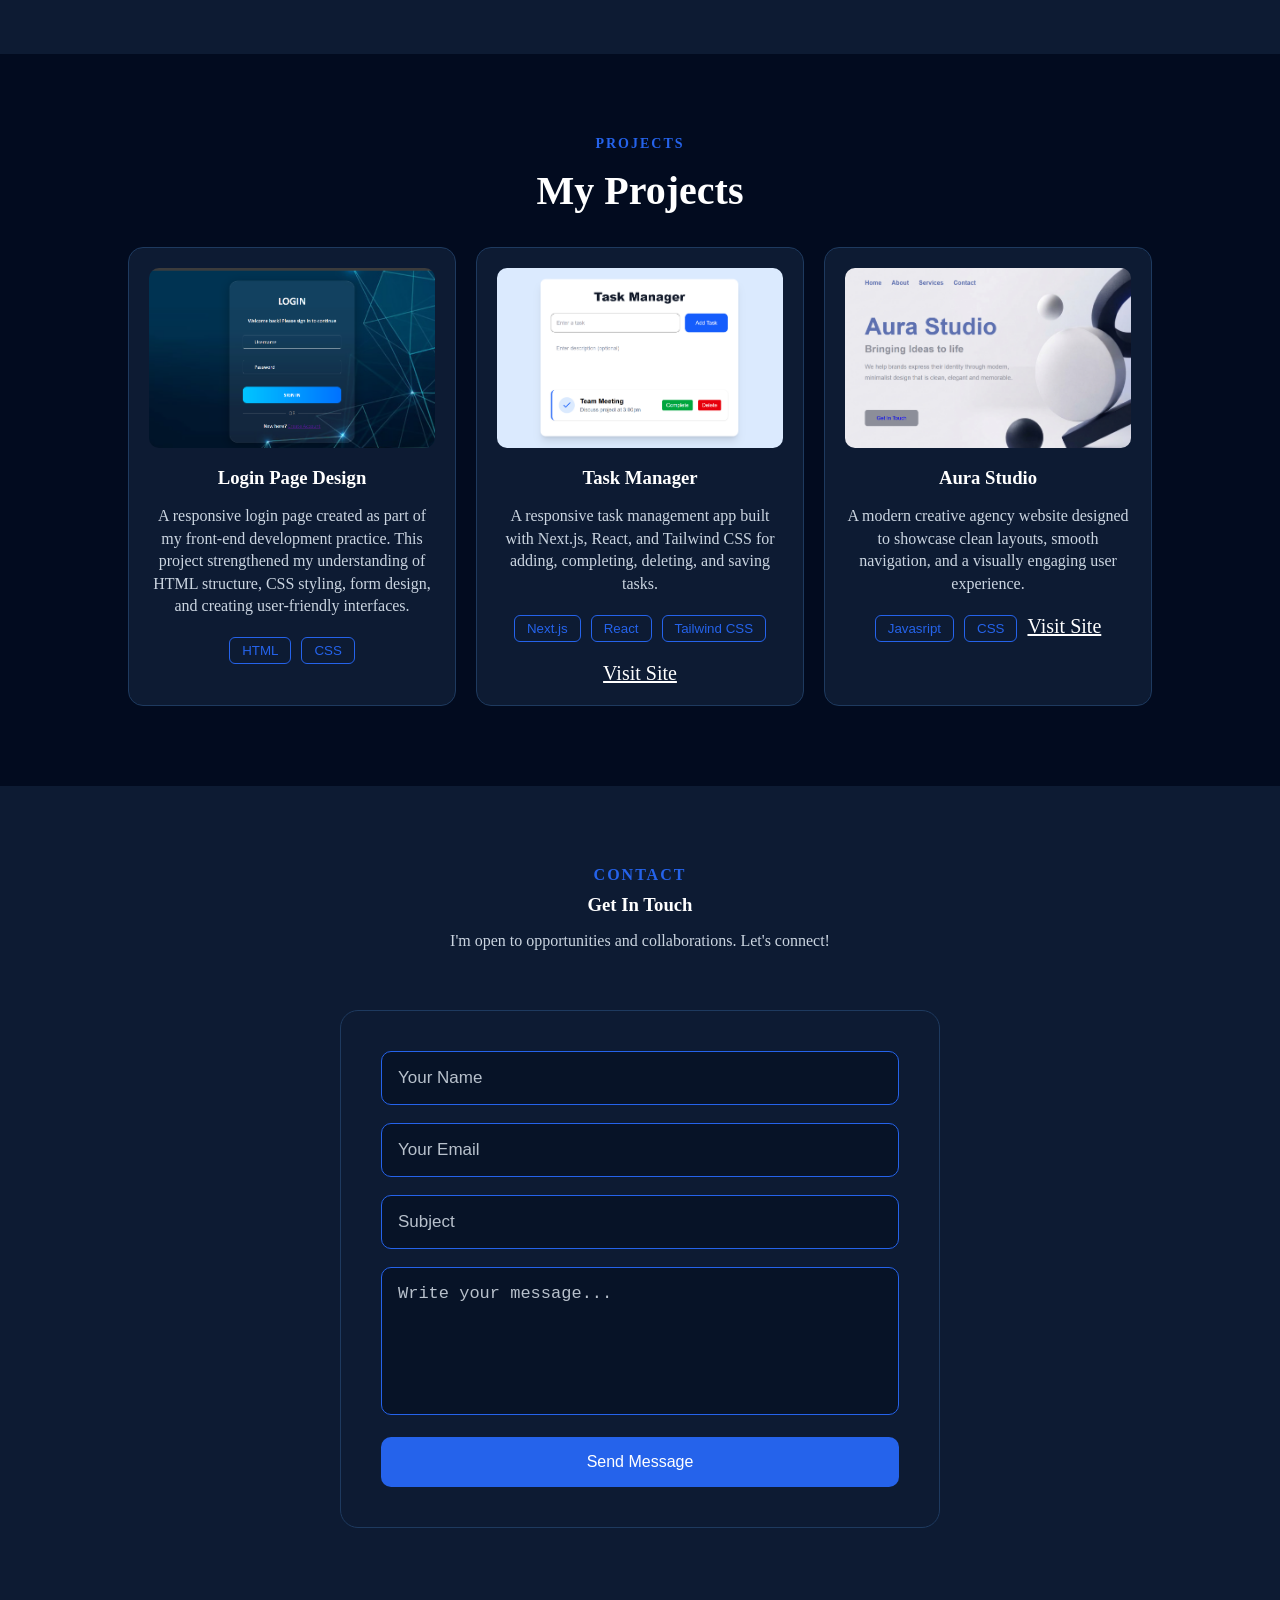
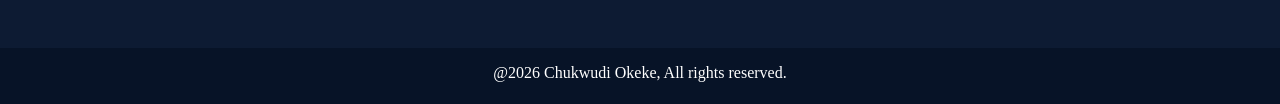
==== commit 018c973b: "Updated portfolio" ====
--- a/index.html
+++ b/index.html
@@ -8,6 +8,8 @@
     <link rel="Icon" href="image/WhatsApp Image 2026-07-22 at 10.15.04 (1).jpeg">
 </head>
 <body>
+    
+    <script src="script.js"></script>
     <!-- NAVIGATION BAR -->
 
     <nav class="navbar">
@@ -24,8 +26,8 @@
             <a href="#Contact">Contact</a> 
         </div>
 
-        <div class="ham">
-             <!-- <img src="image/icons8-hamburger-menu-50.png" alt=""> -->
+        <div class="ham" id="menu-btn" onclick="toggleMenu()">
+             <img src="image/icons8-hamburger-menu-50.png" alt="">
         </div>
     </nav>
 
@@ -39,7 +41,7 @@
             <h1>Okeke Chukwudi</h1>
             <span class="prof">Aspiring Frontend Developer</span>
 
-            <p> I build clean, responsive and user-friendly websites <br>with HTML & CSS. I'm currently learning and improving <br>my skills every day to become a great developer. </p>
+            <p> I build clean, responsive and user-friendly websites with HTML & CSS. <br>I'm currently learning and improving my skills every day to become a great developer. </p>
 
              <div class="btn-box">
                 <a href="#Projects">
@@ -78,7 +80,7 @@
             <span>ABOUT ME</span>
             <h1>Get to Know Me</h1>
 
-            <p>I'm a passionate frontend developer who loves building beautiful and <br>functional web experiences. My journey started with curiosity, and it has <br> now turned into a passion. I enjoy tuming ideas into real websites and solving real-world <br> problems with code. I'm currently focusing on improving my <br>HTML and CSS skills while exploring more about responsive design <br>and modern layouts.</p>
+            <p>I'm a passionate frontend developer who loves building beautiful and functional web experiences. My journey started with curiosity, and it has now turned into a passion. I enjoy tuming ideas into real websites and solving real-world problems with code. I'm currently focusing on improving my HTML and CSS skills while exploring more about responsive design and modern layouts.</p>
             <!-- <button>Read More</button> -->
         </div>
         
@@ -231,36 +233,38 @@
             <h3>Get In Touch</h3>
             <p>I'm open to opportunities and collaborations. Let's connect!</p>
         </div>
+
             <div class="lastsec">
 
-                 <div class="ema">
-                     <img src="image/icons8-envelope-48.png" alt="">
-
-                <div>
-                     <h3>Email</h3>
-                     <p>okekechukwudi2001@gmail.com</p>
-                </div>
-                 </div>
-            
-
-                 <div class="phon">
-                     <img src="image/icons8-phone-48.png" alt="">
-
-                 <div>
-                     <h3>Phone</h3>
-                     <p>09051602849</p>
-                 </div>
-                 </div>
-
-
-                  <div class="wha">
-                     <img src="image/icons8-whatsapp-logo-94 (1).png" alt="">
-            
-                 <div>
-                     <h3>WhatsApp</h3>
-                     <p>09078843338</p>
-                 </div>
-                  </div>
+                <form action="https://formsubmit.co/okekechukwudi2001@gmail.com" method="POST" class="contact-form">
+
+                    <input type="text" name="name" placeholder="Your Name" required>
+
+                    <input type="email" name="email" placeholder="Your Email" required>
+
+                    <input type="text" name="subject" placeholder="Subject">
+
+                    <textarea 
+                         name="message"
+                         rows="6"
+                         placeholder="Write your message..."
+                         required></textarea>
+
+                    <button type="submit">Send Message</button>
+
+                    <input type="hidden" name="_captcha" value="false">
+
+                    <input type="hidden" name="_next" value="http://127.0.0.1:5500/thankyou.html">
+
+                </form>
+
+
+
+
+
+                 
+
+
             </div>
 
     
--- a/portfolio.css
+++ b/portfolio.css
@@ -5,6 +5,16 @@
     font-family: 'Times New Roman', Times, serif;
     background-color: #071327;
     color: white;
+    overflow-x: hidden;
+}
+*{
+    box-sizing: border-box;
+}
+html{
+    scroll-behavior: smooth;
+}
+#home,#About,#Skills,#Projects,#Contact{
+    scroll-margin-top: 90px;
 }
 
 .navbar{
@@ -40,12 +50,9 @@
     color: #3b82f6;
 }
 
-/* .ham{
+.ham{
     display: none;
-    font-size: 20px;
-    color: white;
-    cursor: pointer;
-} */
+}
 
 /* END OF NAV BAR */
 
@@ -54,8 +61,8 @@
     display: flex;
     justify-content: space-between;
     align-items: center;
-    padding: 80px;
-    margin-right: 0;
+    padding: 80px 8%;
+    width: 100%;
 }
 .greeting{
     color: #2563eb;
@@ -97,7 +104,7 @@
     display: flex;
     gap: 10px;
     margin: 25px 0;
-    height: 30px;
+    height: auto;
 }
 /* END OF HERO SECTION 1 */
 
@@ -130,8 +137,8 @@
 }
 .AboutMe p{
     color: #cbd5e1;
-    font-size: 18px;
-    line-height: 1.4;
+    font-size: 16px;
+    line-height: 1.8;
     margin-bottom: 25px;
 }
 .AboutMe button{
@@ -317,6 +324,60 @@
     color: #cbd5e1;
     margin-bottom: 20px;
 }
+.lastsec{
+    display: flex;
+    padding: 40px;
+    justify-content: center;
+    align-items: center;
+    width: 100%;
+}
+
+.contact-form{
+    width: 100%;
+    max-width: 600px;
+    background: #0d1b33;
+    border: 1px solid #1e3a5f;
+    border-radius: 18px;
+    padding: 40px;
+    box-sizing: border-box;
+}
+
+.contact-form input, .contact-form textarea{
+    width: 100%;
+    padding: 16px;
+    margin-bottom: 18px;
+    border-radius: 10px;
+    border: 1px solid #2563eb;
+    background: #071327;
+    color: white;
+    font-size: 17px;
+    box-sizing: border-box;
+} 
+
+.contact-form input::placeholder, .contact-form textarea::placeholder{
+    color: #b8c1cc;
+    opacity: 1;
+}
+
+.contact-form textarea{
+    resize: none;
+}
+
+.contact-form button{
+    width: 100%;
+    background: #2563eb;
+    color: white;
+    border: none;
+    padding: 16px;
+    border-radius: 10px;
+    cursor: pointer;
+    font-size: 16px;
+    transition: 3s;
+}
+
+.contact-form button:hover{
+    background: #1d4ed8;
+}
 .ema, .phon, .wha{
     background-color: #0d1b33;
     border: 1px solid #1e3a5f;
@@ -362,35 +423,67 @@
 
 /* PHONE RESPONSIVENESS */
 
+
+
 @media screen and (max-width: 768px){
+    .ham{
+        display: block;
+        font-size: 35px;
+        cursor: pointer;
+        color: white;
+    }
     .nav-con{
+        display: none;
+        flex-direction: column;
+        position: absolute;
+        top: 70px;
+        left: 0;
+        width: 100%;
+        background-color: #111827;
+        text-align: center;
+        padding: 20px 0;
+    }
+
+    .nav-con.active{
         display: flex;
+        flex-direction: row;
         justify-content: center;
-        align-items: center;
+        flex-wrap: wrap;
+        gap: 15px;
+        position: absolute;
+        top: 70px;
+        left: 0;
+        width: 100%;
+        background: #111827;
+        padding: 15px 0;
+        z-index: 1000;
     }
 
     .nav-con a{
-        font-size: 11px;
+        font-size: 14px;
     }
 
     .navi img{
         width: 40px;
         height: 40px;
-        margin-left: 10px;
+        margin-left: 0;
     }
 
     .home1{
         display: flex;
         flex-direction: column;
+        justify-content: center;
+        align-items: center;
         text-align: center;
-        justify-content: space-between;
-        align-items: center;
+        padding: 40px 20px;
         gap: 20px;
-        margin-right: 30px;
+        width: 100%;
+        
     }
 
     .img1{
-        gap: 12px;
+        max-width: 100%;
+        height: auto;
         justify-content: center;
     }
 
@@ -404,8 +497,10 @@
     }
 
     .btn-box{
+        display: flex;
         flex-direction: column;
-        gap: 15px;
+        width: 100%;
+        align-items: center;
     }
 
     .btn-box button{
@@ -416,8 +511,12 @@
     .AboutMe{
         display: flex;
         flex-direction: column;
+        justify-content: center;
+        align-items: center;
         text-align: center;
+        padding: 40px 20px;
         gap: 30px;
+        width: 100%;
     }
 
     .AboutMe img{
@@ -441,13 +540,21 @@
 
     .pag{
         width: 100%;
+        max-width: 100%;
     }
 
     /* Contact Section  */
     .lastsec{
         display: flex;
         flex-direction: column;
+        justify-content: center;
         align-items: center;
+        width: 100%;
+    }
+
+    .contact-form{
+        max-width: 100%;
+        padding: 20px;
     }
 
     .ema, .phon, .wha{
@@ -461,3 +568,104 @@
 }
 
 /* END OF HERO SECTION 3 */
+
+@media screen and (min-width:769px) and (max-width:1024px){
+
+    /* Navbar */
+    .navbar{
+        padding: 15px 30px;
+    }
+
+    .navi img{
+        margin-left: 10px;
+    }
+
+    .nav-con{
+        gap: 15px
+    }
+
+    .nav-con a{
+        font-size: 16px;
+    }
+
+    /* Home section  */
+
+    .home1{
+        padding: 60px 40px;
+        gap: 40px;
+    }
+
+    .homecont h1{
+        font-size: 42px;
+    }
+
+    .homecont p{
+        font-size: 18px;
+        line-height: 1.6;
+    }
+
+    .home1 .img1{
+        width: 200px;
+        height: auto;
+    }
+
+    /* About Section */
+    .AboutMe{
+        padding: 60px 40px;
+        gap: 40px;
+    }
+
+    .AboutMe img{
+        width: 280px;
+        height: 280px;
+    }
+
+    .AboutMe h1{
+        font-size: 34px;
+    }
+
+    .AboutMe p{
+        font-size: 17px;
+    }
+
+    /* Skills */
+    .ski{
+        grid-template-columns: repeat(2, 1fr);
+        gap: 25px;
+    }
+
+    /* projects */
+    .pro1{
+        grid-template-columns: repeat(2, 1fr);
+        gap: 25px;
+    }
+
+    /* contact */
+    .lastsec{
+        display: grid;
+        justify-content: center;
+        grid-template-columns: repeat(2, 1fr);
+        gap: 20px;
+    }
+
+    .contact-form{
+        width: 550px;
+        padding: 30px;
+        
+    }
+    .ema, .phon, .wha{
+        width: 100%;
+        max-width: 320px;
+    }
+
+    .foot{
+        text-align: center;
+    }
+
+
+
+
+
+
+
+}
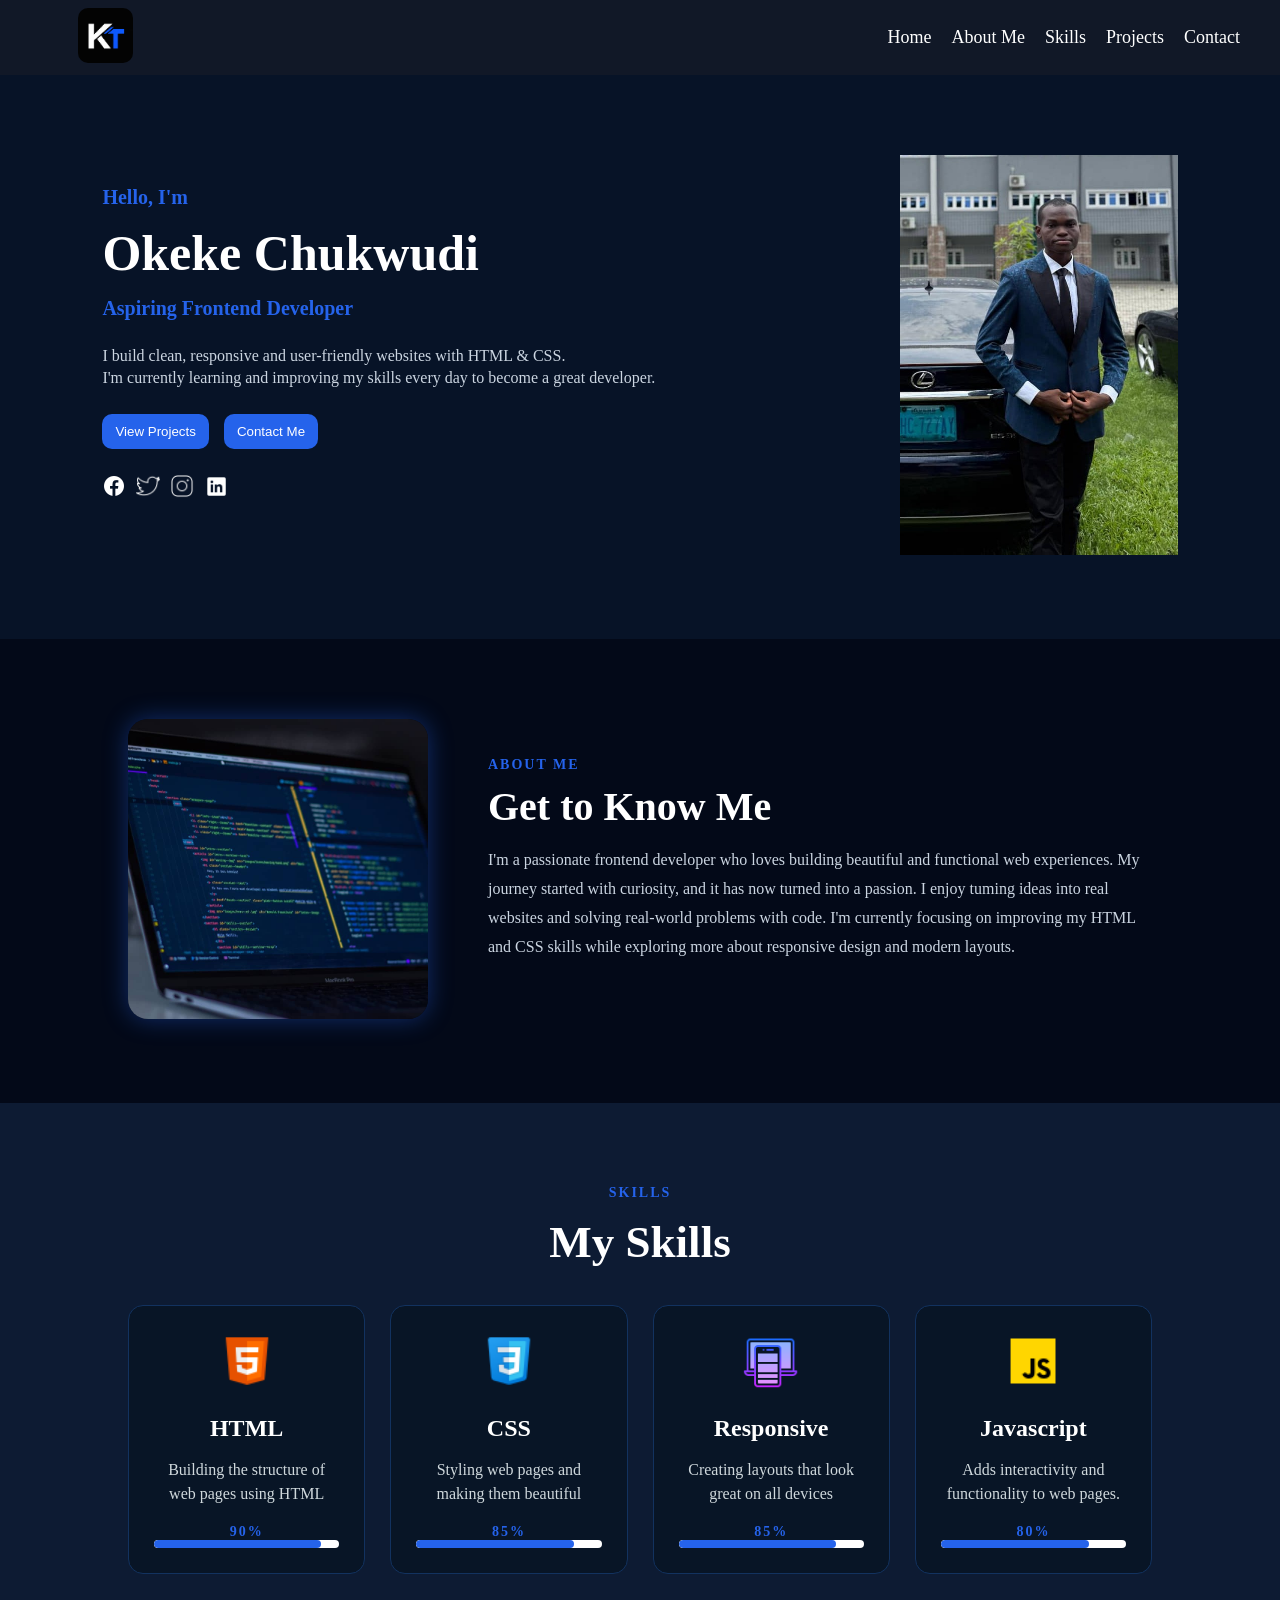
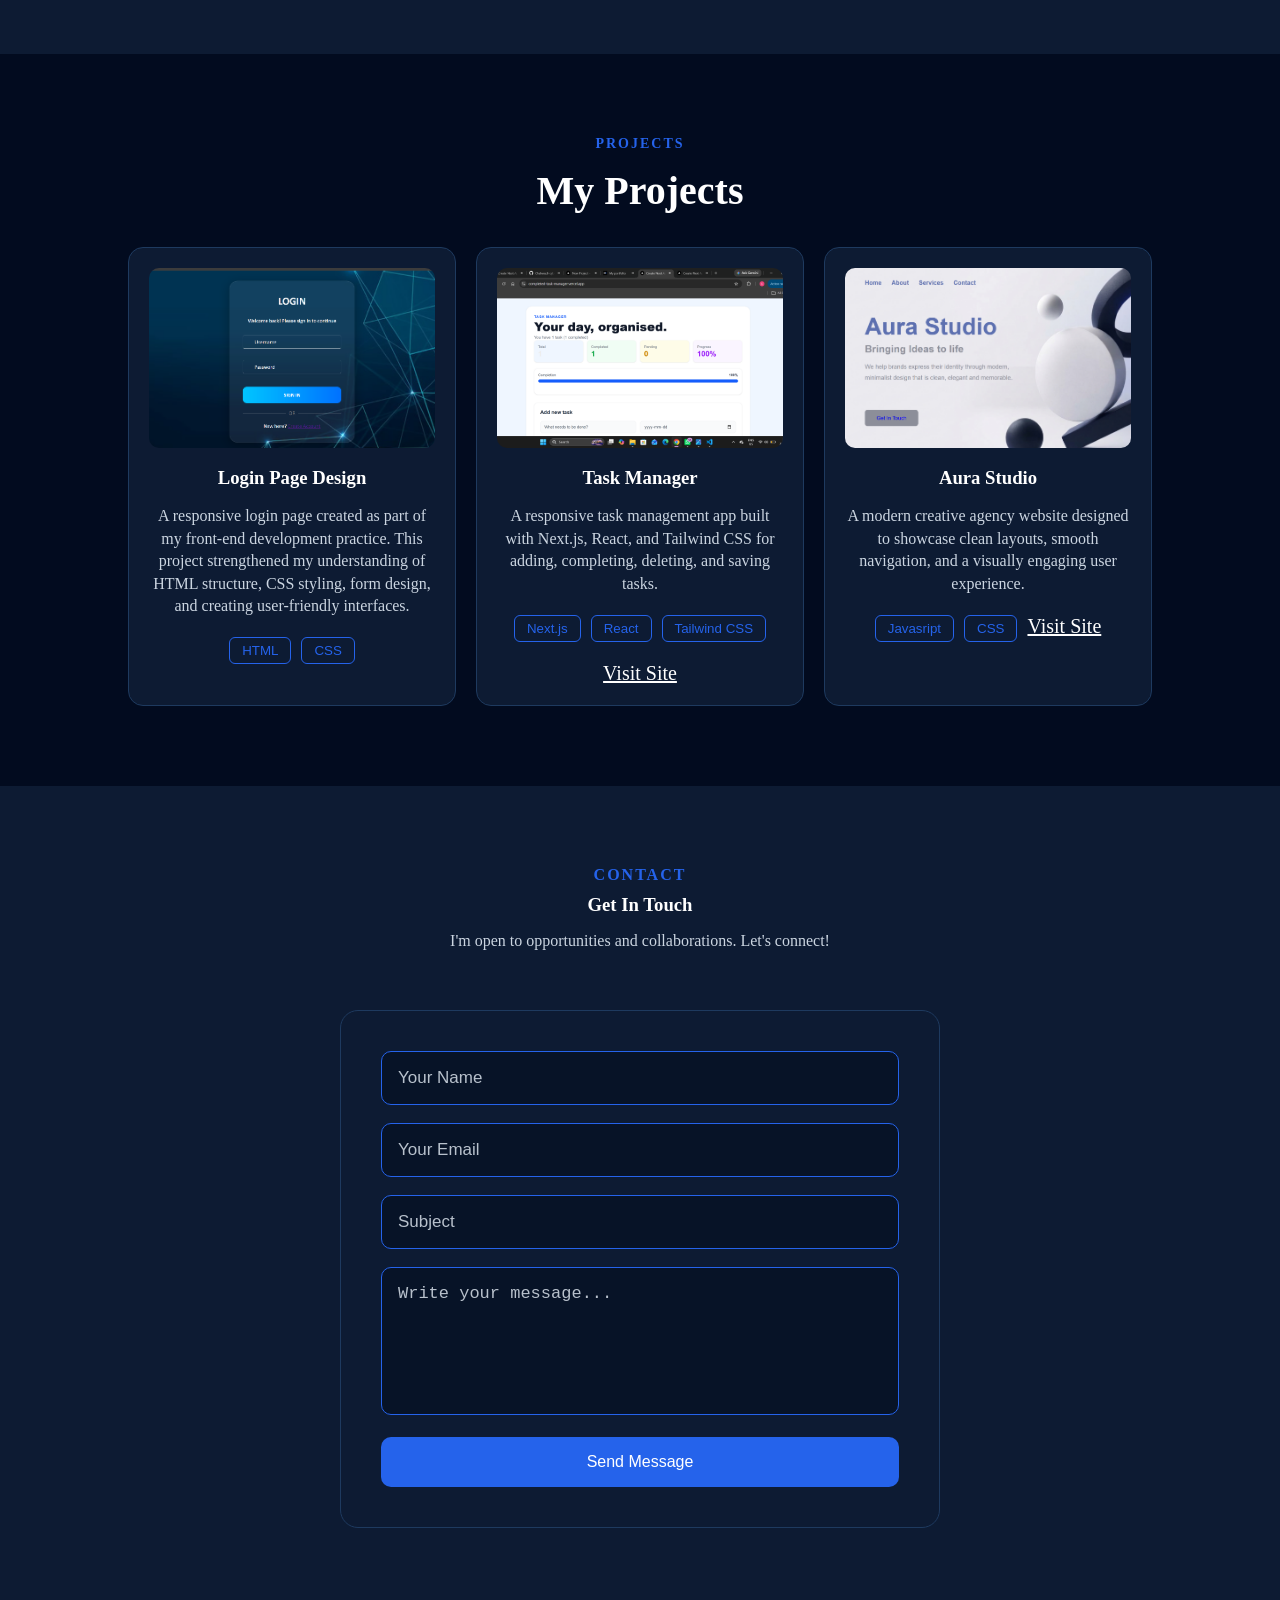
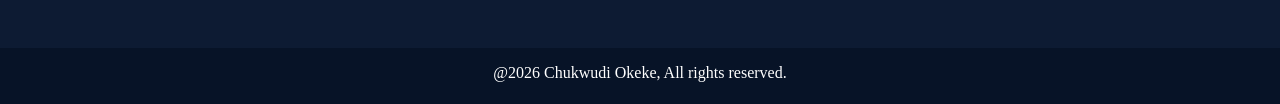
==== commit c9d9297d: "Updated Portfolio" ====
--- a/index.html
+++ b/index.html
@@ -182,7 +182,7 @@
             <!-- PROJECTS TWO -->
 
                 <div class="pag">
-                    <img src="image/Screenshot 2026-07-31 110009.png" alt="">
+                    <img src="image/Screenshot 2026-08-08 103350.png" alt="">
                     <h3>Task Manager</h3>
                     <p>A responsive task management app built with Next.js, React, and Tailwind CSS for adding, completing, deleting, and saving tasks. </p>
 
@@ -254,7 +254,7 @@
 
                     <input type="hidden" name="_captcha" value="false">
 
-                    <input type="hidden" name="_next" value="http://127.0.0.1:5500/thankyou.html">
+                    <input type="hidden" name="_next" value="https://my-portfolio-six-sooty-39.vercel.app/thankyou.html">
 
                 </form>
 
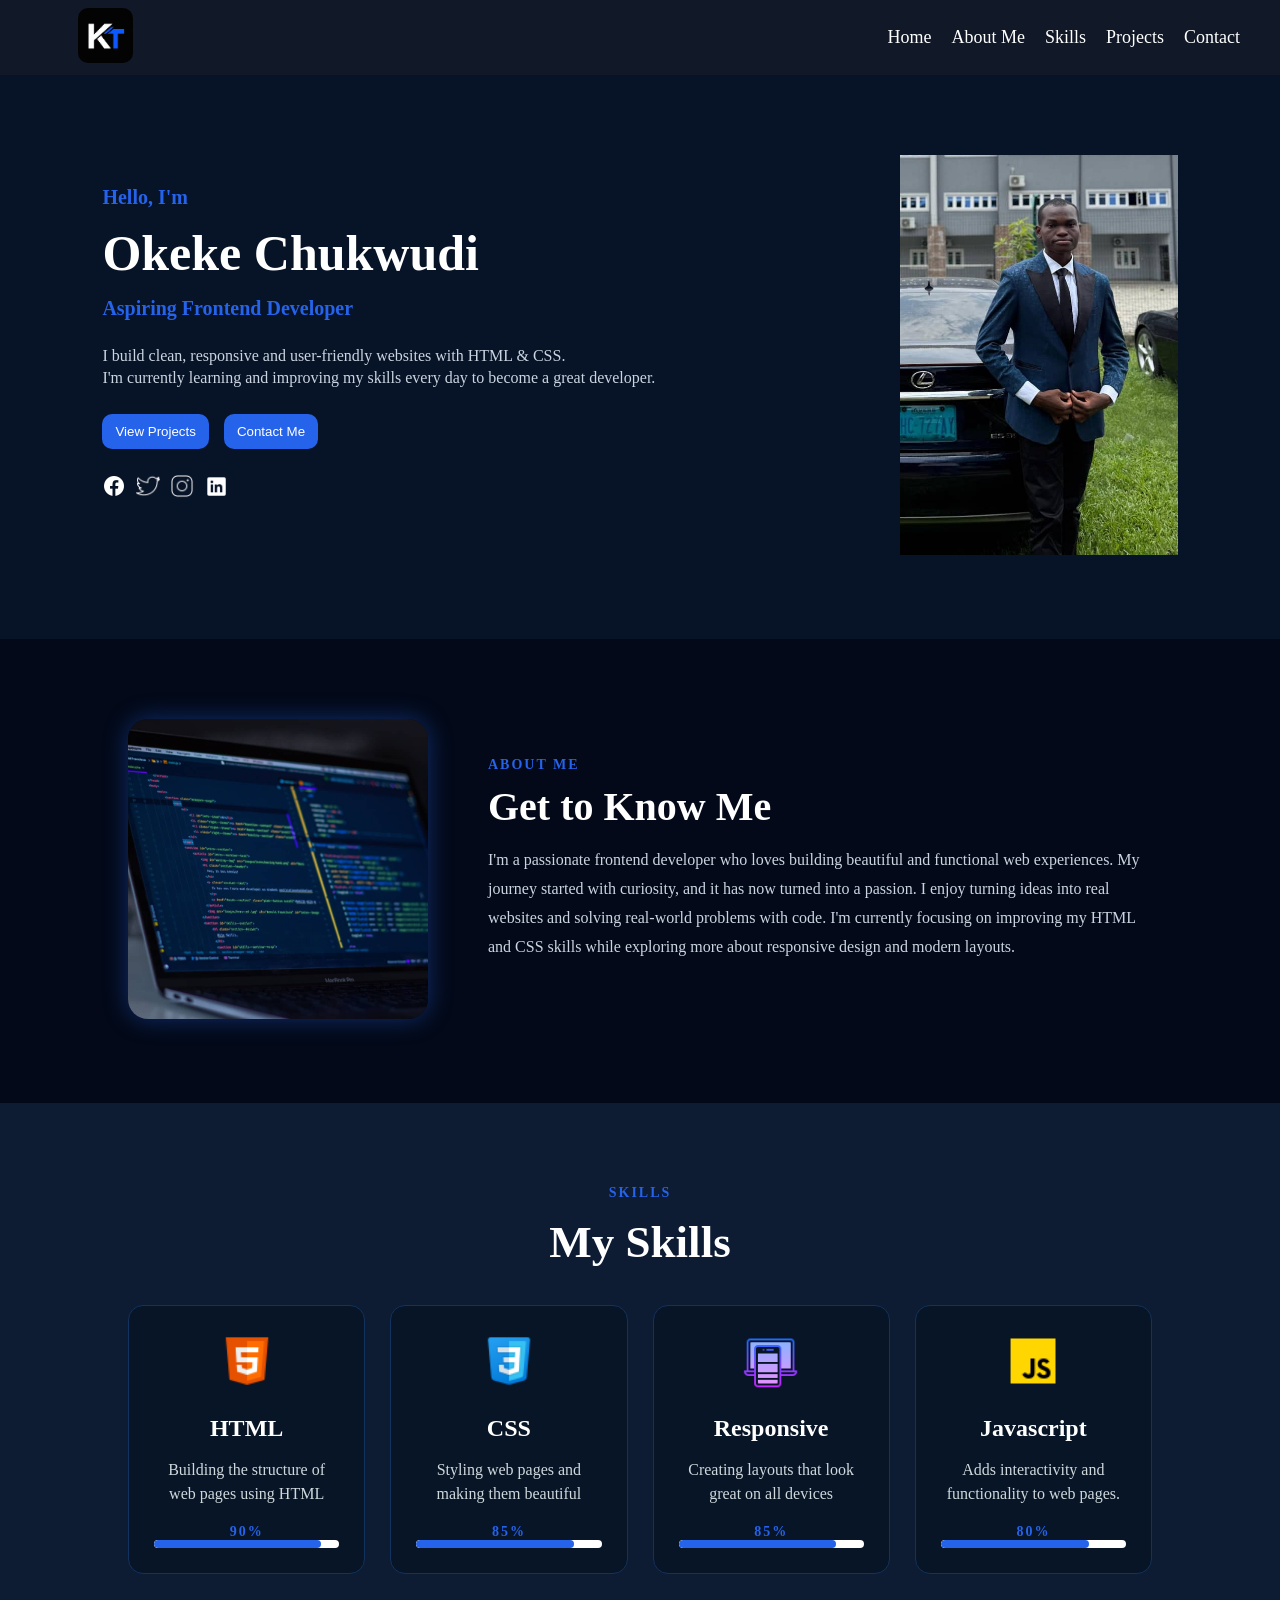
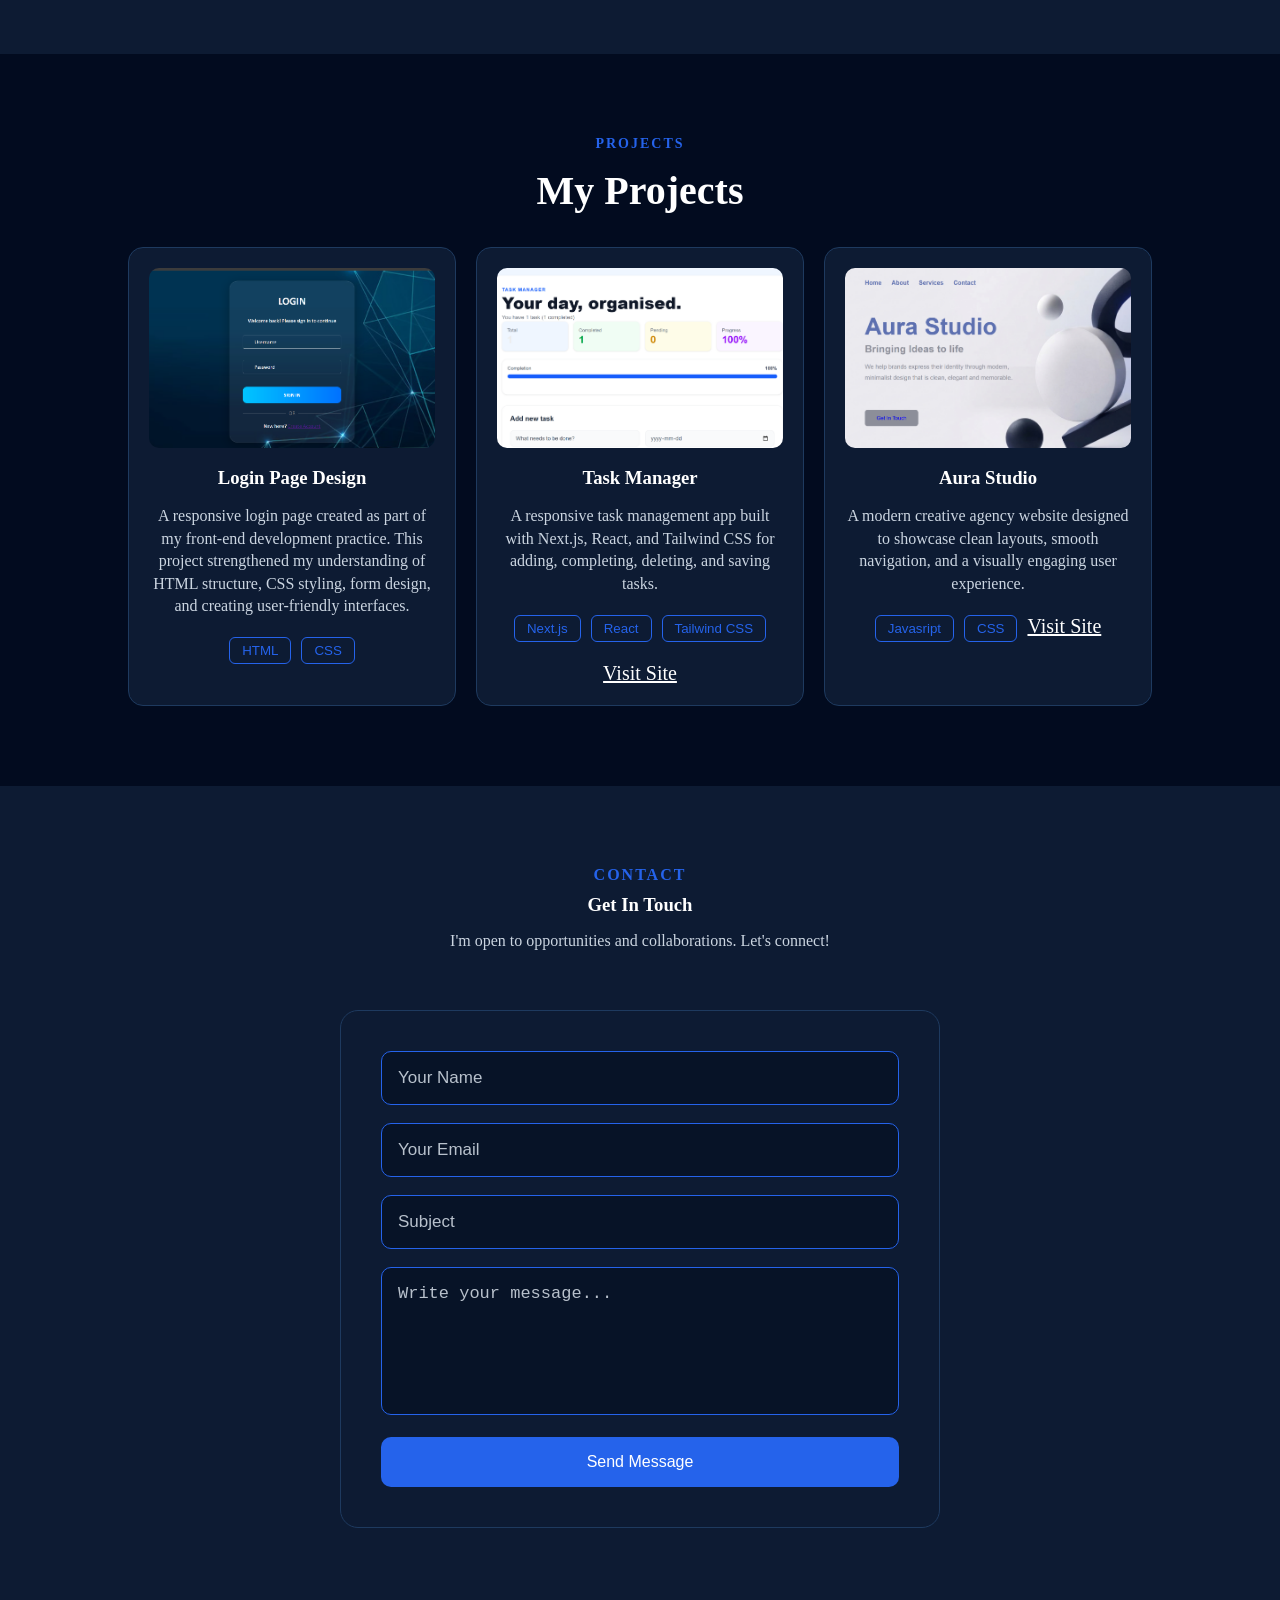
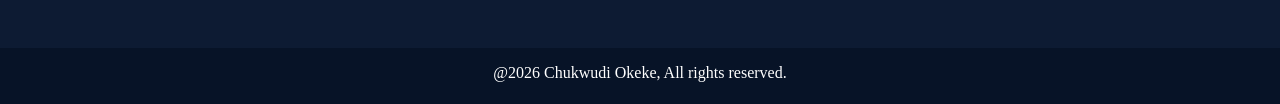
==== commit 904b1243: "Updated Portfolio" ====
--- a/index.html
+++ b/index.html
@@ -80,7 +80,7 @@
             <span>ABOUT ME</span>
             <h1>Get to Know Me</h1>
 
-            <p>I'm a passionate frontend developer who loves building beautiful and functional web experiences. My journey started with curiosity, and it has now turned into a passion. I enjoy tuming ideas into real websites and solving real-world problems with code. I'm currently focusing on improving my HTML and CSS skills while exploring more about responsive design and modern layouts.</p>
+            <p>I'm a passionate frontend developer who loves building beautiful and functional web experiences. My journey started with curiosity, and it has now turned into a passion. I enjoy turning ideas into real websites and solving real-world problems with code. I'm currently focusing on improving my HTML and CSS skills while exploring more about responsive design and modern layouts.</p>
             <!-- <button>Read More</button> -->
         </div>
         
